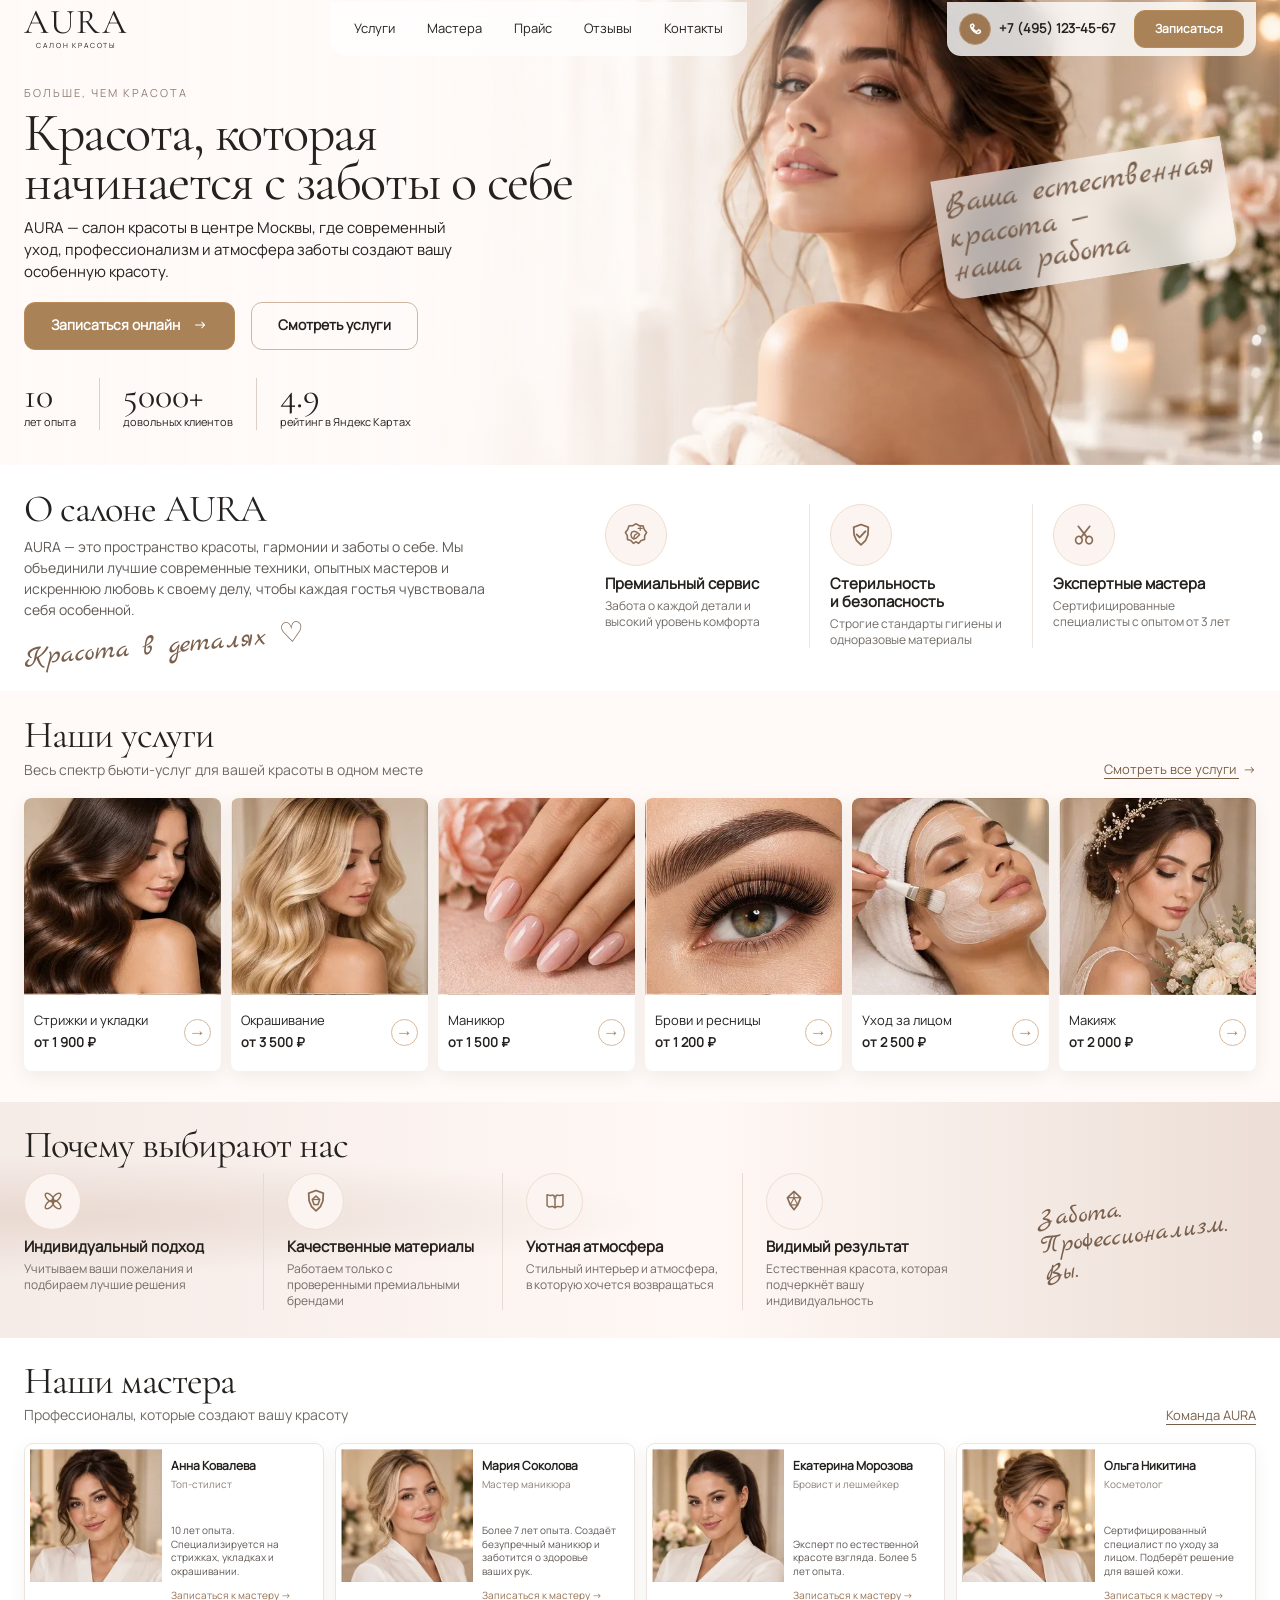
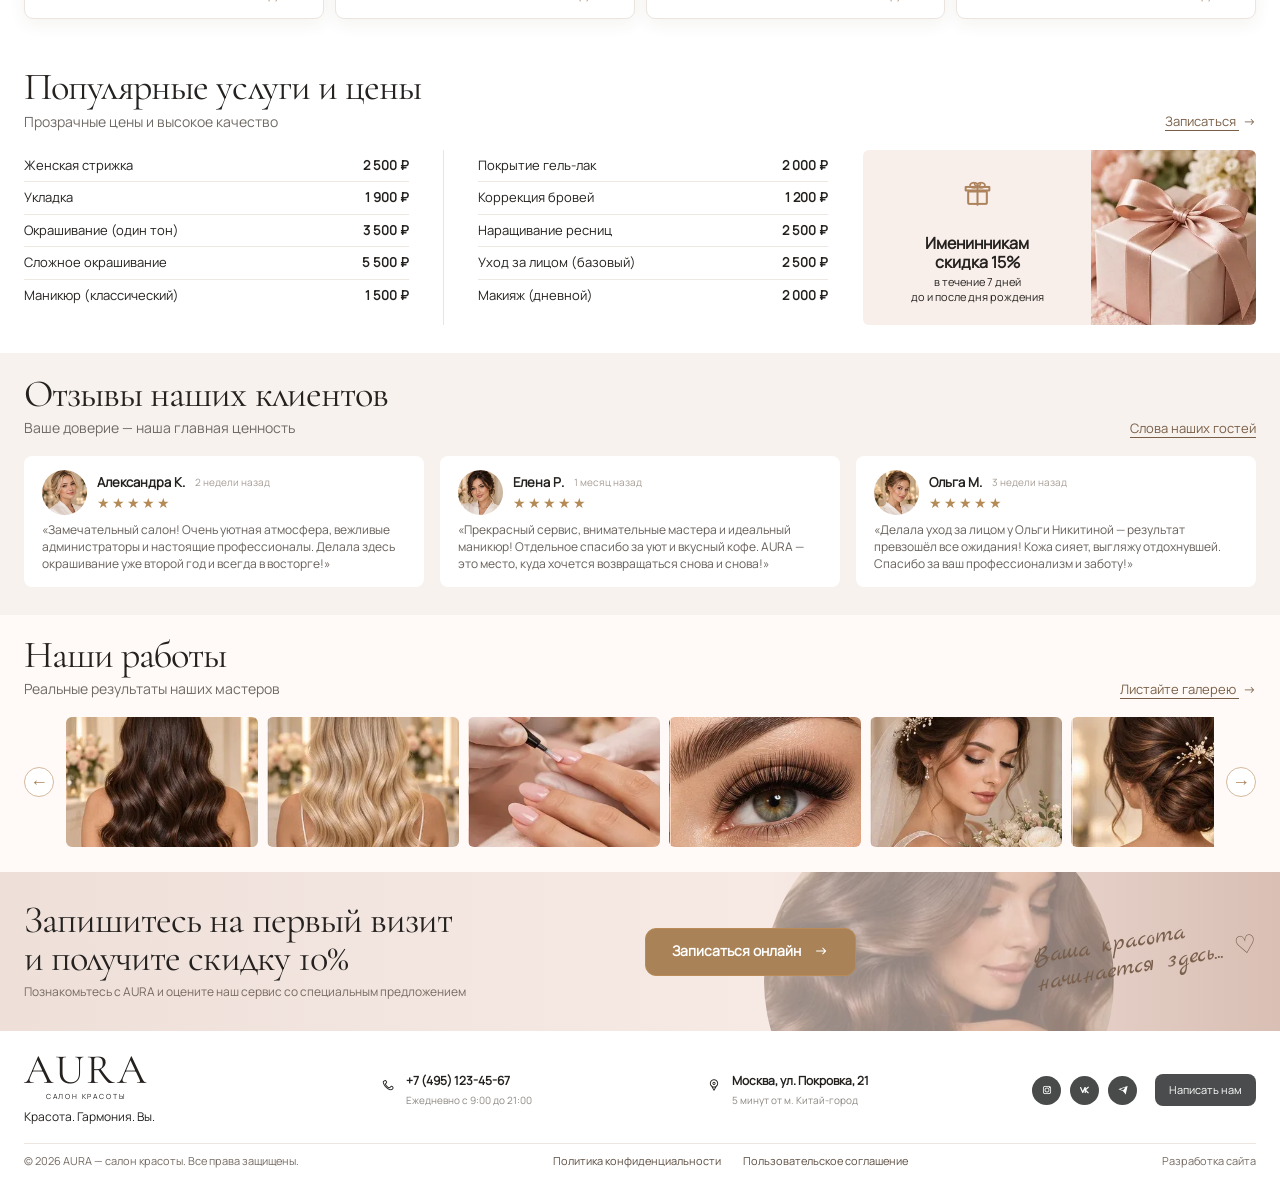
==== index.html @ ba810a65 "Publish AURA beauty salon static site" ====
<!doctype html>
<html lang="ru">
	<head>
		<meta charset="UTF-8">
		<meta name="viewport" content="width=device-width, initial-scale=1.0">
		<link rel="preload" href="./assets/fonts/MarckScript-Regular.woff2" as="font" type="font/woff2" crossorigin="anonymous">
		<link rel="preload" href="./assets/fonts/Manrope-VariableFont_wght.woff2" as="font" type="font/woff2" crossorigin="anonymous">
		<link rel="preload" href="./assets/fonts/CormorantGaramond-VariableFont_wght.woff2" as="font" type="font/woff2" crossorigin="anonymous">
		<link rel="icon" type="image/svg+xml" href="./assets/img/favicon.svg">
		<meta name="keywords" content="салон красоты, услуги красоты, Москва, AURA">
		<meta name="description" content="AURA — салон красоты в центре Москвы. Стрижки, окрашивание, маникюр, уход за лицом и другие услуги в атмосфере заботы.">
		<title>AURA — салон красоты в Москве</title>
		<script type="module" crossorigin="" src="./js/index.min.js?v=1790456556596"></script>
		<link rel="modulepreload" crossorigin="" href="./js/main.min.js?v=1790456556596">
		<link rel="modulepreload" crossorigin="" href="./js/common.min.js?v=1790456556596">
		<link rel="stylesheet" crossorigin="" href="./css/main.min.css?v=1790456556596">
		<link rel="stylesheet" crossorigin="" href="./css/index.min.css?v=1790456556596">
	</head>
	<body>
		<div class="wrapper">
			<header data-fls-header="" class="header" id="top">
				<div class="header__container">
					<a class="header__logo logo" href="index.html" aria-label="AURA — на главную">
						<span class="logo__name">AURA</span>
						<span class="logo__caption">салон красоты</span>
					</a>
					<nav class="header__nav" id="primary-navigation" aria-label="Главная навигация">
						<a href="index.html#services">Услуги</a>
						<a href="index.html#team">Мастера</a>
						<a href="index.html#prices">Прайс</a>
						<a href="index.html#reviews">Отзывы</a>
						<a href="index.html#contacts">Контакты</a>
					</nav>
					<div class="header__actions">
						<a class="header__phone" href="tel:+74951234567" aria-label="Позвонить в AURA: +7 (495) 123-45-67">
							<span class="header__phone-icon --icon-phone" aria-hidden="true"></span>
							<span>+7 (495) 123-45-67</span>
						</a>
						<button class="button button--small" type="button" data-booking-open="">Записаться</button>
					</div>
					<button class="header__toggle" type="button" aria-label="Открыть меню" aria-controls="primary-navigation" aria-expanded="false">
						<span></span>
						<span></span>
						<span></span>
					</button>
				</div>
			</header>
			<main class="page">
				<div data-fls-index="" class="home">
					<section data-fls-hero="" class="hero" aria-labelledby="hero-title">
						<div class="hero__photo" aria-hidden="true">
							<picture>
								<source media="(max-width: 600px)" srcset="./assets/img/beautiful-woman-600.webp" type="image/webp">
								<source media="(max-width: 1200px)" srcset="./assets/img/beautiful-woman-1200.webp" type="image/webp">
								<img alt="" fetchpriority="high" src="./assets/img/beautiful-woman.webp">
							</picture>
						</div>
						<div class="hero__container">
							<div class="hero__content">
								<p class="eyebrow">Больше, чем красота</p>
								<h1 class="hero__title" id="hero-title">
									Красота, которая
									<br>
									начинается с заботы о себе
								</h1>
								<p class="hero__text">
									AURA — салон красоты в центре Москвы, где современный уход, профессионализм и атмосфера заботы создают вашу особенную красоту.
								</p>
								<div class="hero__actions">
									<button class="button --icon-arrow-right" type="button" data-booking-open="">Записаться онлайн</button>
									<a class="button button--outline" href="#services">Смотреть услуги</a>
								</div>
								<dl class="hero__stats">
									<div>
										<dt>10</dt>
										<dd>лет опыта</dd>
									</div>
									<div>
										<dt>5000+</dt>
										<dd>довольных клиентов</dd>
									</div>
									<div>
										<dt>4.9</dt>
										<dd>рейтинг в Яндекс Картах</dd>
									</div>
								</dl>
							</div>
							<p class="hero__note script">
								Ваша естественная
								<br>
								красота —
								<br>
								наша работа
							</p>
						</div>
					</section>
					<section data-fls-about="" class="about section" id="about" aria-labelledby="about-title">
						<div class="about__container">
							<div class="about__intro">
								<h2 class="section-title" id="about-title">О салоне AURA</h2>
								<p>
									AURA — это пространство красоты, гармонии и заботы о себе. Мы объединили лучшие современные техники, опытных мастеров и искреннюю любовь к своему делу, чтобы каждая гостья чувствовала себя особенной.
								</p>
								<span class="script">Красота в деталях ♡</span>
							</div>
							<div class="about__features">
								<article class="feature">
									<span class="feature__icon --icon-premium-service" aria-hidden="true"></span>
									<h3>Премиальный сервис</h3>
									<p>Забота о каждой детали и высокий уровень комфорта</p>
								</article>
								<article class="feature">
									<span class="feature__icon --icon-shield-check" aria-hidden="true"></span>
									<h3>
										Стерильность
										<br>
										и безопасность
									</h3>
									<p>Строгие стандарты гигиены и одноразовые материалы</p>
								</article>
								<article class="feature">
									<span class="feature__icon --icon-scissors" aria-hidden="true"></span>
									<h3>Экспертные мастера</h3>
									<p>Сертифицированные специалисты с опытом от 3 лет</p>
								</article>
							</div>
						</div>
					</section>
					<section data-fls-services="" class="services section" id="services" aria-labelledby="services-title">
						<div class="services__container">
							<div class="section-heading">
								<div>
									<h2 class="section-title" id="services-title">Наши услуги</h2>
									<p>Весь спектр бьюти-услуг для вашей красоты в одном месте</p>
								</div>
								<a class="text-link" href="#prices">
									Смотреть все услуги
									<span aria-hidden="true">→</span>
								</a>
							</div>
							<div class="services__grid">
								<article class="service-card">
									<picture>
										<img loading="lazy" alt="Укладка каштановых волос" src="./assets/img/service-hair.webp">
									</picture>
									<div class="service-card__body">
										<div>
											<h3>Стрижки и укладки</h3>
											<p>от 1 900 ₽</p>
										</div>
										<button type="button" class="circle-button" data-booking-open="" data-service="Стрижки и укладки" aria-label="Записаться на стрижку или укладку">→</button>
									</div>
								</article>
								<article class="service-card">
									<picture>
										<img loading="lazy" alt="Окрашенные светлые волосы" src="./assets/img/service-color.webp">
									</picture>
									<div class="service-card__body">
										<div>
											<h3>Окрашивание</h3>
											<p>от 3 500 ₽</p>
										</div>
										<button type="button" class="circle-button" data-booking-open="" data-service="Окрашивание" aria-label="Записаться на окрашивание">→</button>
									</div>
								</article>
								<article class="service-card">
									<picture>
										<img loading="lazy" alt="Нюдовый маникюр" src="./assets/img/service-nails.webp">
									</picture>
									<div class="service-card__body">
										<div>
											<h3>Маникюр</h3>
											<p>от 1 500 ₽</p>
										</div>
										<button type="button" class="circle-button" data-booking-open="" data-service="Маникюр" aria-label="Записаться на маникюр">→</button>
									</div>
								</article>
								<article class="service-card">
									<picture>
										<img loading="lazy" alt="Оформленные брови и ресницы" src="./assets/img/service-brows.webp">
									</picture>
									<div class="service-card__body">
										<div>
											<h3>Брови и ресницы</h3>
											<p>от 1 200 ₽</p>
										</div>
										<button type="button" class="circle-button" data-booking-open="" data-service="Брови и ресницы" aria-label="Записаться на оформление бровей и ресниц">→</button>
									</div>
								</article>
								<article class="service-card">
									<picture>
										<img loading="lazy" alt="Уход за кожей лица" src="./assets/img/service-face.webp">
									</picture>
									<div class="service-card__body">
										<div>
											<h3>Уход за лицом</h3>
											<p>от 2 500 ₽</p>
										</div>
										<button type="button" class="circle-button" data-booking-open="" data-service="Уход за лицом" aria-label="Записаться на уход за лицом">→</button>
									</div>
								</article>
								<article class="service-card">
									<picture>
										<img loading="lazy" alt="Профессиональный макияж" src="./assets/img/service-makeup.webp">
									</picture>
									<div class="service-card__body">
										<div>
											<h3>Макияж</h3>
											<p>от 2 000 ₽</p>
										</div>
										<button type="button" class="circle-button" data-booking-open="" data-service="Макияж" aria-label="Записаться на макияж">→</button>
									</div>
								</article>
							</div>
						</div>
					</section>
					<section data-fls-reasons="" class="reasons section" aria-labelledby="reasons-title">
						<div class="reasons__container">
							<h2 class="section-title" id="reasons-title">Почему выбирают нас</h2>
							<div class="reasons__grid">
								<article class="reason">
									<span class="reason__icon --icon-individual-approach" aria-hidden="true"></span>
									<h3>Индивидуальный подход</h3>
									<p>Учитываем ваши пожелания и подбираем лучшие решения</p>
								</article>
								<article class="reason">
									<span class="reason__icon --icon-shield-gem" aria-hidden="true"></span>
									<h3>Качественные материалы</h3>
									<p>Работаем только с проверенными премиальными брендами</p>
								</article>
								<article class="reason">
									<span class="reason__icon --icon-cozy-atmosphere" aria-hidden="true"></span>
									<h3>Уютная атмосфера</h3>
									<p>Стильный интерьер и атмосфера, в которую хочется возвращаться</p>
								</article>
								<article class="reason">
									<span class="reason__icon --icon-visible-result" aria-hidden="true"></span>
									<h3>Видимый результат</h3>
									<p>Естественная красота, которая подчеркнёт вашу индивидуальность</p>
								</article>
							</div>
							<p class="reasons__note script">
								Забота.
								<br>
								Профессионализм.
								<br>
								Вы.
							</p>
						</div>
					</section>
					<section data-fls-team="" class="team section" id="team" aria-labelledby="team-title">
						<div class="team__container">
							<div class="section-heading">
								<div>
									<h2 class="section-title" id="team-title">Наши мастера</h2>
									<p>Профессионалы, которые создают вашу красоту</p>
								</div>
								<span class="text-link">Команда AURA</span>
							</div>
							<div class="team__grid">
								<article class="master-card">
									<picture>
										<img loading="lazy" alt="Анна Ковалева" src="./assets/img/master-anna.webp">
									</picture>
									<div>
										<h3>Анна Ковалева</h3>
										<span>Топ-стилист</span>
										<p>10 лет опыта. Специализируется на стрижках, укладках и окрашивании.</p>
										<button type="button" data-booking-open="" data-service="Стрижки и укладки">Записаться к мастеру →</button>
									</div>
								</article>
								<article class="master-card">
									<picture>
										<img loading="lazy" alt="Мария Соколова" src="./assets/img/master-maria.webp">
									</picture>
									<div>
										<h3>Мария Соколова</h3>
										<span>Мастер маникюра</span>
										<p>
											Более 7 лет опыта. Создаёт безупречный маникюр и заботится о здоровье ваших рук.
										</p>
										<button type="button" data-booking-open="" data-service="Маникюр">Записаться к мастеру →</button>
									</div>
								</article>
								<article class="master-card">
									<picture>
										<img loading="lazy" alt="Екатерина Морозова" src="./assets/img/master-ekaterina.webp">
									</picture>
									<div>
										<h3>Екатерина Морозова</h3>
										<span>Бровист и лешмейкер</span>
										<p>Эксперт по естественной красоте взгляда. Более 5 лет опыта.</p>
										<button type="button" data-booking-open="" data-service="Брови и ресницы">Записаться к мастеру →</button>
									</div>
								</article>
								<article class="master-card">
									<picture>
										<img loading="lazy" alt="Ольга Никитина" src="./assets/img/master-olga.webp">
									</picture>
									<div>
										<h3>Ольга Никитина</h3>
										<span>Косметолог</span>
										<p>
											Сертифицированный специалист по уходу за лицом. Подберёт решение для вашей кожи.
										</p>
										<button type="button" data-booking-open="" data-service="Уход за лицом">Записаться к мастеру →</button>
									</div>
								</article>
							</div>
						</div>
					</section>
					<section data-fls-prices="" class="prices section" id="prices" aria-labelledby="prices-title">
						<div class="prices__container">
							<div class="section-heading">
								<div>
									<h2 class="section-title" id="prices-title">Популярные услуги и цены</h2>
									<p>Прозрачные цены и высокое качество</p>
								</div>
								<a class="text-link" href="#booking">
									Записаться
									<span aria-hidden="true">→</span>
								</a>
							</div>
							<div class="prices__layout">
								<div class="prices__lists">
									<ul class="price-list">
										<li>
											<span>Женская стрижка</span>
											<strong>2 500 ₽</strong>
										</li>
										<li>
											<span>Укладка</span>
											<strong>1 900 ₽</strong>
										</li>
										<li>
											<span>Окрашивание (один тон)</span>
											<strong>3 500 ₽</strong>
										</li>
										<li>
											<span>Сложное окрашивание</span>
											<strong>5 500 ₽</strong>
										</li>
										<li>
											<span>Маникюр (классический)</span>
											<strong>1 500 ₽</strong>
										</li>
									</ul>
									<ul class="price-list">
										<li>
											<span>Покрытие гель-лак</span>
											<strong>2 000 ₽</strong>
										</li>
										<li>
											<span>Коррекция бровей</span>
											<strong>1 200 ₽</strong>
										</li>
										<li>
											<span>Наращивание ресниц</span>
											<strong>2 500 ₽</strong>
										</li>
										<li>
											<span>Уход за лицом (базовый)</span>
											<strong>2 500 ₽</strong>
										</li>
										<li>
											<span>Макияж (дневной)</span>
											<strong>2 000 ₽</strong>
										</li>
									</ul>
								</div>
								<div class="prices__gift">
									<div class="prices__gift-copy">
										<span class="--icon-gift" aria-hidden="true"></span>
										<h3>
											Именинникам
											<br>
											скидка 15%
										</h3>
										<p>
											в течение 7 дней
											<br>
											до и после дня рождения
										</p>
									</div>
									<picture>
										<img loading="lazy" alt="Подарочная коробка с лентой" src="./assets/img/gift.webp">
									</picture>
								</div>
							</div>
						</div>
					</section>
					<section data-fls-reviews="" class="reviews section" id="reviews" aria-labelledby="reviews-title">
						<div class="reviews__container">
							<div class="section-heading">
								<div>
									<h2 class="section-title" id="reviews-title">Отзывы наших клиентов</h2>
									<p>Ваше доверие — наша главная ценность</p>
								</div>
								<span class="text-link">Слова наших гостей</span>
							</div>
							<div class="reviews__grid">
								<blockquote class="review">
									<div class="review__author">
										<picture>
											<img loading="lazy" alt="" src="./assets/img/master-maria.webp">
										</picture>
										<div>
											<strong>Александра К.</strong>
											<small>2 недели назад</small>
											<span aria-label="5 из 5 звёзд">★★★★★</span>
										</div>
									</div>
									<p>
										«Замечательный салон! Очень уютная атмосфера, вежливые администраторы и настоящие профессионалы. Делала здесь окрашивание уже второй год и всегда в восторге!»
									</p>
								</blockquote>
								<blockquote class="review">
									<div class="review__author">
										<picture>
											<img loading="lazy" alt="" src="./assets/img/master-anna.webp">
										</picture>
										<div>
											<strong>Елена Р.</strong>
											<small>1 месяц назад</small>
											<span aria-label="5 из 5 звёзд">★★★★★</span>
										</div>
									</div>
									<p>
										«Прекрасный сервис, внимательные мастера и идеальный маникюр! Отдельное спасибо за уют и вкусный кофе. AURA — это место, куда хочется возвращаться снова и снова!»
									</p>
								</blockquote>
								<blockquote class="review">
									<div class="review__author">
										<picture>
											<img loading="lazy" alt="" src="./assets/img/master-olga.webp">
										</picture>
										<div>
											<strong>Ольга М.</strong>
											<small>3 недели назад</small>
											<span aria-label="5 из 5 звёзд">★★★★★</span>
										</div>
									</div>
									<p>
										«Делала уход за лицом у Ольги Никитиной — результат превзошёл все ожидания! Кожа сияет, выгляжу отдохнувшей. Спасибо за ваш профессионализм и заботу!»
									</p>
								</blockquote>
							</div>
						</div>
					</section>
					<section data-fls-works="" class="works section" id="works" aria-labelledby="works-title">
						<div class="works__container">
							<div class="section-heading">
								<div>
									<h2 class="section-title" id="works-title">Наши работы</h2>
									<p>Реальные результаты наших мастеров</p>
								</div>
								<span class="text-link">
									Листайте галерею
									<span aria-hidden="true">→</span>
								</span>
							</div>
							<div class="works__gallery">
								<button class="circle-button works__arrow" type="button" data-gallery-prev="" aria-label="Предыдущие работы">←</button>
								<div class="works__viewport" data-gallery-viewport="" tabindex="0" aria-label="Галерея работ, прокрутка стрелками">
									<div class="works__track">
										<picture>
											<img loading="lazy" alt="Укладка каштановых волос" src="./assets/img/work-brunette.webp">
										</picture>
										<picture>
											<img loading="lazy" alt="Укладка светлых волос" src="./assets/img/work-blonde.webp">
										</picture>
										<picture>
											<img loading="lazy" alt="Нежный маникюр" src="./assets/img/work-nails.webp">
										</picture>
										<picture>
											<img loading="lazy" alt="Оформление бровей и ресниц" src="./assets/img/service-brows.webp">
										</picture>
										<picture>
											<img loading="lazy" alt="Вечерний макияж" src="./assets/img/service-makeup.webp">
										</picture>
										<picture>
											<img loading="lazy" alt="Вечерняя причёска" src="./assets/img/work-updo.webp">
										</picture>
										<picture>
											<img loading="lazy" alt="Процедура ухода за лицом" src="./assets/img/service-face.webp">
										</picture>
									</div>
								</div>
								<button class="circle-button works__arrow" type="button" data-gallery-next="" aria-label="Следующие работы">→</button>
							</div>
						</div>
					</section>
					<section data-fls-booking-banner="" class="booking-banner section" id="booking" aria-labelledby="booking-title">
						<div class="booking-banner__container">
							<div>
								<h2 class="section-title" id="booking-title">
									Запишитесь на первый визит
									<br>
									и получите скидку 10%
								</h2>
								<p>Познакомьтесь с AURA и оцените наш сервис со специальным предложением</p>
							</div>
							<button class="button --icon-arrow-right" type="button" data-booking-open="">Записаться онлайн</button>
							<span class="script">
								Ваша красота
								<br>
								начинается здесь... ♡
							</span>
						</div>
					</section>
					<dialog data-fls-booking-dialog="" class="booking-dialog" data-booking-dialog="" aria-labelledby="booking-dialog-title">
						<button class="booking-dialog__close" type="button" data-booking-close="" aria-label="Закрыть окно">×</button>
						<div class="booking-dialog__content">
							<p class="eyebrow">AURA · салон красоты</p>
							<h2 class="section-title" id="booking-dialog-title">Записаться на визит</h2>
							<p>Выберите услугу и удобную дату. Мы подготовим сообщение для записи.</p>
							<form class="booking-form" data-booking-form="">
								<label>
									Ваше имя
									<input name="name" type="text" autocomplete="name" required minlength="2" placeholder="Как к вам обращаться">
								</label>
								<label>
									Телефон
									<input name="phone" type="tel" autocomplete="tel" inputmode="tel" required pattern="[+0-9()\s-]{10,20}" placeholder="+7 (999) 123-45-67">
								</label>
								<label>
									Услуга
									<select name="service" required>
										<option value="">Выберите услугу</option>
										<option>Стрижки и укладки</option>
										<option>Окрашивание</option>
										<option>Маникюр</option>
										<option>Брови и ресницы</option>
										<option>Уход за лицом</option>
										<option>Макияж</option>
									</select>
								</label>
								<label>
									Удобная дата
									<input name="date" type="date" required>
								</label>
								<button class="button" type="submit">Продолжить запись →</button>
							</form>
							<div class="booking-dialog__success" data-booking-success="" hidden role="status">
								<span aria-hidden="true">♡</span>
								<h3>Заявка готова</h3>
								<p>Отправьте сообщение, чтобы мы могли подтвердить время вашего визита.</p>
								<a class="button" data-booking-sms="" href="sms:+74951234567">Отправить SMS →</a>
								<a class="booking-dialog__phone" href="tel:+74951234567">Или позвоните: +7 (495) 123-45-67</a>
							</div>
						</div>
					</dialog>
				</div>
			</main>
			<footer data-fls-footer="" class="footer" id="contacts">
				<div class="footer__container">
					<div class="footer__main">
						<div class="footer__brand">
							<a class="logo" href="#top" aria-label="AURA — наверх">
								<span class="logo__name">AURA</span>
								<span class="logo__caption">салон красоты</span>
							</a>
							<p>Красота. Гармония. Вы.</p>
						</div>
						<a class="footer__contact" href="tel:+74951234567">
							<span class="--icon-phone" aria-hidden="true"></span>
							<span>
								<strong>+7 (495) 123-45-67</strong>
								<small>Ежедневно с 9:00 до 21:00</small>
							</span>
						</a>
						<a class="footer__contact" href="https://yandex.ru/maps/?text=Москва%2C%20ул.%20Покровка%2C%2021" target="_blank" rel="noopener noreferrer">
							<span class="--icon-location" aria-hidden="true"></span>
							<span>
								<strong>Москва, ул. Покровка, 21</strong>
								<small>5 минут от м. Китай-город</small>
							</span>
						</a>
						<div class="footer__socials" aria-label="Социальные сети">
							<a href="https://www.instagram.com/" target="_blank" rel="noopener noreferrer" aria-label="Instagram" class="--icon-instagram"></a>
							<a href="https://vk.com/" target="_blank" rel="noopener noreferrer" aria-label="ВКонтакте" class="--icon-vk"></a>
							<a href="https://t.me/" target="_blank" rel="noopener noreferrer" aria-label="Telegram" class="--icon-telegram"></a>
							<button type="button" data-booking-open="">Написать нам</button>
						</div>
					</div>
					<div class="footer__bottom">
						<span>© 2026 AURA — салон красоты. Все права защищены.</span>
						<nav class="footer__legal" aria-label="Правовая информация">
							<a href="privacy.html">Политика конфиденциальности</a>
							<a href="agreement.html">Пользовательское соглашение</a>
						</nav>
						<span>Разработка сайта</span>
					</div>
				</div>
			</footer>
		</div>
	</body>
</html>
---- css/main.min.css ----
*{padding:0;margin:0;border:0}*,:after,:before{box-sizing:border-box}:after,:before{display:inline-block}body,html{height:100%}body{line-height:1;scrollbar-gutter:stable;-ms-text-size-adjust:100%;-moz-text-size-adjust:100%;-webkit-text-size-adjust:100%;-webkit-font-smoothing:antialiased;-moz-osx-font-smoothing:grayscale}button,input,textarea{font-family:inherit;font-size:inherit;line-height:inherit;color:inherit;background-color:transparent}input,textarea{width:100%}label{display:inline-block}button,option,select{cursor:pointer}a{display:inline-block;color:inherit;text-decoration:none}li{list-style:none}img{max-width:100%;height:auto;vertical-align:middle}h1,h2,h3,h4,h5,h6{font-weight:inherit;font-size:inherit}address{font-style:normal}@font-face{font-family:MarckScript;font-display:swap;src:url(../assets/fonts/MarckScript-Regular.woff2) format("woff2");font-weight:400;font-style:normal}@font-face{font-family:Manrope;font-display:swap;src:url(../assets/fonts/Manrope-VariableFont_wght.woff2) format("woff2");font-weight:400;font-style:normal}@font-face{font-family:CormorantGaramond;font-display:swap;src:url(../assets/fonts/CormorantGaramond-VariableFont_wght.woff2) format("woff2");font-weight:400;font-style:normal}@font-face{font-family:iconfont;font-display:swap;src:url(../assets/fonts/iconfont.woff2?36a3751c5ef4f114daa35ecfdcffd997) format("woff2")}[class*="--icon-"]:before{font-family:iconfont}[class*="--icon-arrow-left"]:before{content:"\f101"}[class*="--icon-arrow-right"]:before{content:"\f102"}[class*="--icon-arrow-up-right"]:before{content:"\f103"}[class*="--icon-circle-arrow-left"]:before{content:"\f104"}[class*="--icon-circle-arrow-right"]:before{content:"\f105"}[class*="--icon-circle-arrow-up-right"]:before{content:"\f106"}[class*="--icon-cozy-atmosphere"]:before{content:"\f107"}[class*="--icon-curved-arrow"]:before{content:"\f108"}[class*="--icon-gift"]:before{content:"\f109"}[class*="--icon-heart"]:before{content:"\f10a"}[class*="--icon-individual-approach"]:before{content:"\f10b"}[class*="--icon-instagram"]:before{content:"\f10c"}[class*="--icon-location"]:before{content:"\f10d"}[class*="--icon-phone"]:before{content:"\f10e"}[class*="--icon-premium-service"]:before{content:"\f10f"}[class*="--icon-scissors"]:before{content:"\f110"}[class*="--icon-shield-check"]:before{content:"\f111"}[class*="--icon-shield-gem"]:before{content:"\f112"}[class*="--icon-star"]:before{content:"\f113"}[class*="--icon-telegram"]:before{content:"\f114"}[class*="--icon-visible-result"]:before{content:"\f115"}[class*="--icon-vk"]:before{content:"\f116"}:root{--font-family:"Manrope", sans-serif;--font-size:1rem;--main-color:#000;font-weight:500;--color-bg-main:#f8f4ef;--color-bg-secondary:#efe6dd;--color-bg-card-light:#fffcf8;--color-bg-promo:#decfc7;--color-accent-gold:#b88b57;--color-accent-hover:#a57848;--color-accent-light:#d8bea0;--color-text-main:#24211f;--color-text-secondary:#706a65;--color-text-inactive:#9b938c;--color-border:#e6ded6;--color-white:#fff}html{scroll-behavior:smooth;scroll-padding-top:5.5rem}body{min-width:20rem;background:#fffaf7;color:var(--color-text-main);font:400 1rem/1.5 Manrope,sans-serif}body.dialog-open,body.menu-open{overflow:hidden}a,button,input,select{-webkit-tap-highlight-color:transparent}[tabindex]:focus-visible,a:focus-visible,button:focus-visible,input:focus-visible,select:focus-visible{outline:.125rem solid var(--color-accent-hover);outline-offset:.1875rem}img{display:block}[hidden]{display:none!important}.wrapper{min-height:100%;display:flex;flex-direction:column;overflow:clip}.wrapper>main{flex:1 1 auto;min-width:0}[class*=__container]{width:min(100% - 3rem,82.5rem);margin-inline:auto}.section{scroll-margin-top:5.125rem}.section-title{font:500 clamp(1.9375rem,3vw,2.6875rem)/.98 CormorantGaramond,Georgia,serif;letter-spacing:-.025em}.section-heading{display:flex;align-items:end;justify-content:space-between;gap:1.5rem;margin-bottom:1.125rem}.section-heading p{margin-top:.25rem;color:var(--color-text-secondary);font-size:.875rem}.text-link{flex:none;color:#795f48;font-size:.8125rem;text-decoration:underline;text-underline-offset:.25rem}.text-link span{display:inline-block;margin-left:.25rem;text-decoration:none}.text-link:hover{color:var(--color-accent-hover)}.script{font:400 1.75rem/1.05 MarckScript,cursive;color:#795f4c}.eyebrow{color:#8f8075;font-size:.6875rem;letter-spacing:.18em;text-transform:uppercase}.button{display:inline-flex;align-items:center;justify-content:center;gap:.75rem;min-height:3rem;padding:.6875rem 1.625rem;border:.0625rem solid var(--color-accent-gold);border-radius:.6875rem;background:#a98257;color:#fff;font-size:.875rem;font-weight:600;line-height:1.2;text-align:center;transition:background .2s,transform .2s,box-shadow .2s}.button:hover{background:#927047;transform:translateY(-.125rem);box-shadow:0 .5rem 1.375rem rgba(157,118,80,.224)}.button.--icon-arrow-right{flex-direction:row-reverse}.button.--icon-arrow-right:before{font-size:1rem;font-weight:400}.button--outline{background:transparent;color:var(--color-text-main);border-color:#cfb79f}.button--outline:hover{color:var(--color-text-main);background:#f4eae1;box-shadow:none}.button--small{min-height:2.375rem;padding:.5rem 1.25rem;font-size:.75rem}.circle-button{display:inline-grid;place-items:center;flex:none;width:1.875rem;height:1.875rem;border:.0625rem solid #d5b99d;border-radius:50%;background:#fff;color:#ad825b;font:1.125rem/1 Arial,sans-serif;transition:background .2s,color .2s,transform .2s}.circle-button:hover{background:#a98257;color:#fff;transform:translateX(.125rem)}.logo{display:inline-flex;flex-direction:column;width:max-content;align-items:center;line-height:1}.logo__name{font:500 2.1875rem/.75 CormorantGaramond,Georgia,serif;letter-spacing:.06em}.logo__caption{margin-top:.4375rem;font-size:.4375rem;letter-spacing:.26em;text-transform:uppercase}.header{position:absolute;inset:0 0 auto;z-index:20}.header__container{display:flex;align-items:center;justify-content:space-between;gap:1.25rem;min-height:3.625rem}.header__logo{position:relative;z-index:2;flex:none}.header__nav{display:flex;align-items:center;gap:clamp(.9375rem,2.5vw,2.125rem);padding:1.0625rem 1.5rem;border-radius:0 0 1.125rem 1.125rem;background:hsla(0,0%,100%,.651);backdrop-filter:blur(.875rem)}.header__nav a{white-space:nowrap;font-size:.8125rem;transition:color .2s}.header__nav a:hover{color:var(--color-accent-hover)}.header__actions{display:flex;align-items:center;gap:1.125rem;padding:.5rem .75rem;border-radius:0 0 .875rem .875rem;background:hsla(0,0%,100%,.812);backdrop-filter:blur(.75rem)}.header__phone{display:inline-flex;align-items:center;gap:.5rem;white-space:nowrap;font-size:.8125rem;font-weight:600}.header__phone-icon{display:grid;flex:none;place-items:center;width:2rem;height:2rem;border:.0625rem solid #b89672;border-radius:50%;background:#9e7853;color:#fff;font-size:1rem;transition:background .2s,transform .2s}.header__phone:hover .header__phone-icon{background:#795a3f;transform:rotate(-12deg)}.header__toggle{display:none}.footer{padding:1.4375rem 0 .9375rem;background:#fff}.footer__main{display:grid;grid-template-columns:1.1fr 1fr 1fr auto;align-items:center;gap:1.5625rem}.footer__brand .logo__name{font-size:2.625rem}.footer__brand p{margin-top:.5rem;font-size:.75rem}.footer__contact{display:flex;align-items:start;gap:.625rem}.footer__contact>span:first-child{margin-top:.0625rem;font-size:1rem}.footer__contact strong{display:block;white-space:nowrap;font-size:.75rem;font-weight:700}.footer__contact small{display:block;margin-top:.1875rem;color:#8d8782;font-size:.625rem}.footer__socials{display:flex;align-items:center;gap:.5625rem}.footer__socials a{display:grid;place-items:center;width:1.8125rem;height:1.8125rem;border-radius:50%;background:#494b4b;color:#fff;font-size:.875rem}.footer__socials a:hover{background:#a98257}.footer__socials button{margin-left:.5625rem;padding:.5rem .875rem;border-radius:.5rem;background:#4b4c4d;color:#fff;font-size:.6875rem;white-space:nowrap}.footer__socials button:hover{background:#a98257}.footer__bottom{display:flex;justify-content:space-between;gap:1rem;margin-top:1.0625rem;padding-top:.5625rem;border-top:.0625rem solid #eee7e1;color:#746a62;font-size:.6875rem}.footer__bottom a{color:#5c4d41}.footer__legal{display:flex;flex-wrap:wrap;gap:.5rem 1.375rem}.footer__legal a:hover{color:#a98257;text-decoration:underline;text-underline-offset:.1875rem}.booking-dialog{position:fixed;inset:0;width:min(100% - 2rem,30rem);max-height:min(90vh,45rem);margin:auto;padding:2.125rem;border:0;border-radius:1rem;background:#fffaf7;box-shadow:0 1.875rem 5rem rgba(47,34,29,.271);color:var(--color-text-main)}.booking-dialog::backdrop{background:rgba(45,33,26,.722);backdrop-filter:blur(.25rem)}.booking-dialog__close{position:absolute;top:.75rem;right:1.0625rem;width:2rem;height:2rem;font-size:1.875rem;line-height:1}.booking-dialog__content>p:not(.eyebrow){margin:.5625rem 0 1.125rem;color:#766d67;font-size:.8125rem}.booking-form{display:grid;gap:.6875rem}.booking-form label{display:grid;gap:.25rem;font-size:.75rem;font-weight:600}.booking-form input,.booking-form select{width:100%;min-height:2.6875rem;padding:.625rem .75rem;border:.0625rem solid #dfd0c5;border-radius:.5rem;background:#fff;color:#2f2925;font-size:.875rem}.booking-form .button{margin-top:.25rem}.booking-form__notice{color:#80756f;font-size:.6875rem;line-height:1.4}.booking-dialog__success{padding:1.125rem 0 0;text-align:center}.booking-dialog__success>span{color:#aa8158;font-size:2.9375rem}.booking-dialog__success h3{font:500 2.25rem/1 CormorantGaramond,Georgia,serif}.booking-dialog__success p{margin:.75rem 0 1.25rem;color:#635a55;font-size:.875rem;line-height:1.5}.booking-dialog__phone{display:block;width:fit-content;margin:.875rem auto 0;color:#795f48;font-size:.8125rem;text-decoration:underline;text-underline-offset:.25rem}@media (max-width:75rem){.header__actions .button{display:none}}@media (max-width:68.75rem){.header__nav{gap:.8125rem;padding-inline:1rem}.header__actions{gap:.625rem}.footer__main{grid-template-columns:repeat(2,1fr)}}@media (max-width:50rem){.header{position:absolute}.header__container{min-height:4.25rem}.header__actions{margin-left:auto}.header__nav{position:fixed;inset:0 0 auto;display:flex;flex-direction:column;align-items:stretch;gap:0;min-height:100vh;min-height:100dvh;padding:5.625rem 1.75rem 2rem;border-radius:0;background:#fffaf7;opacity:0;visibility:hidden;transform:translateY(-.9375rem);transition:visibility .25s,transform .25s}.header__nav.is-open{opacity:1;visibility:visible;transform:none}.header__nav a{padding:.9375rem 0;border-bottom:.0625rem solid #e7ddd3;font:500 1.6875rem/1.2 CormorantGaramond,Georgia,serif}.header__toggle{position:relative;z-index:2;display:grid;align-content:center;gap:.3125rem;width:2.25rem;flex:0 0 2.25rem;height:2.375rem;padding:.375rem;border-radius:.5625rem;background:hsla(0,0%,100%,.851);backdrop-filter:blur(.625rem)}.header__toggle span{display:block;width:100%;height:.125rem;background:#332c29;transition:transform .2s,opacity .2s}.header__toggle[aria-expanded=true] span:first-child{transform:translateY(.4375rem) rotate(45deg)}.header__toggle[aria-expanded=true] span:nth-child(2){opacity:0}.header__toggle[aria-expanded=true] span:nth-child(3){transform:translateY(-.4375rem) rotate(-45deg)}}@media (max-width:42.5rem){[class*=__container]{width:min(100% - 2rem,82.5rem)}.section-heading{align-items:start}.section-title{font-size:2.125rem}}@media (max-width:37.5rem) and (prefers-reduced-motion:no-preference){html.motion-ready [data-reveal]{transform:translate3d(0,.75rem,0);transition-duration:.55s}html.motion-ready [data-reveal].is-visible{transform:none}}@media (max-width:37.5rem){.section-heading .text-link{max-width:6rem;font-size:.6875rem;text-align:right}.footer__main{grid-template-columns:1fr;gap:1.0625rem}.footer__bottom{flex-wrap:wrap}.booking-dialog{padding:1.75rem 1.25rem}}@media (max-width:24.375rem){.header__phone>span:last-child{display:none}.header__phone-icon{width:2.375rem;height:2.375rem;font-size:1.125rem}}@media (prefers-reduced-motion:no-preference){html.motion-ready [data-reveal]{opacity:0;transform:translate3d(0,1.25rem,0);transition:opacity .7s ease,transform .7s cubic-bezier(.22,1,.36,1);transition-delay:var(--reveal-delay,0s)}html.motion-ready [data-reveal].is-visible{opacity:1;transform:none}html.motion-ready .hero__photo img{animation:hero-arrive 1.5s cubic-bezier(.22,1,.36,1) both}@keyframes hero-arrive{0%{opacity:.75;transform:scale(1.035)}to{opacity:1;transform:scale(1)}}}@media (prefers-reduced-motion:reduce){*,:after,:before{scroll-behavior:auto!important;animation-duration:.01ms!important;transition-duration:.01ms!important}}
---- css/index.min.css ----
.home,.works{background:#fffaf7}.works{padding:1.375rem 0 1.5625rem}.works__gallery{display:grid;grid-template-columns:1.875rem minmax(0,1fr) 1.875rem;align-items:center;gap:.75rem}.works__viewport{min-width:0;overflow-x:auto;scroll-behavior:smooth;scrollbar-width:none}.works__viewport::-webkit-scrollbar{display:none}.works__track{display:flex;gap:.5625rem;width:max-content}.works__track img{width:clamp(8.125rem,15vw,12.6875rem);aspect-ratio:1.48;border-radius:.375rem;object-fit:cover}.works__arrow{width:1.875rem;height:1.875rem}.team{padding:1.5625rem 0;background:#fff}.team__grid{display:grid;grid-template-columns:repeat(4,minmax(0,1fr));gap:.6875rem}.master-card{display:grid;grid-template-columns:46% 1fr;min-width:0;min-height:11rem;padding:.3125rem;border:.0625rem solid #ece5df;border-radius:.5625rem;background:#fff;box-shadow:0 .3125rem 1.0625rem rgba(81,57,32,.063)}.master-card>img{width:100%;height:100%;min-height:10.375rem;border-radius:.375rem;object-fit:cover}.master-card>div{display:flex;flex-direction:column;padding:.625rem .5625rem}.master-card h3{font-size:.75rem;font-weight:700;line-height:1.2}.master-card span{margin-top:.1875rem;color:#8a8077;font-size:.625rem}.master-card p{margin:auto 0 .625rem;color:#5e5753;font-size:.625rem;line-height:1.35}.master-card button{align-self:start;color:#977252;font-size:.625rem;text-align:left}.master-card button:hover{text-decoration:underline}.services{padding:1.625rem 0 1.9375rem;background:#fffaf7}.services__grid{display:grid;grid-template-columns:repeat(6,minmax(0,1fr));gap:.625rem}.service-card{min-width:0;overflow:hidden;border-radius:.5rem;background:#fff;box-shadow:0 .3125rem 1.125rem rgba(95,70,49,.078)}.service-card>img{width:100%;aspect-ratio:1.25;object-fit:cover}.service-card__body{display:flex;align-items:center;justify-content:space-between;gap:.4375rem;min-height:4.75rem;padding:.5625rem .625rem}.service-card h3{font-size:.8125rem;line-height:1.2}.service-card p{margin-top:.3125rem;font-size:.8125rem;font-weight:600}.service-card .circle-button{width:1.6875rem;height:1.6875rem;font-size:1.0625rem}.reviews{padding:1.4375rem 0 1.75rem;background:#f7f2ee}.reviews__grid{display:grid;grid-template-columns:repeat(3,minmax(0,1fr));gap:1rem}.review{padding:.875rem 1.125rem;border-radius:.5rem;background:#fff}.review__author{display:flex;align-items:center;gap:.625rem}.review__author img{width:2.8125rem;height:2.8125rem;border-radius:50%;object-fit:cover}.review__author div{display:grid;grid-template-columns:auto auto;column-gap:.625rem;align-items:center}.review__author strong{font-size:.8125rem;font-weight:700}.review__author small{color:#a79d96;font-size:.625rem}.review__author span{grid-column:1/-1;color:#b48a56;font-size:.875rem;letter-spacing:.125rem}.review p{margin-top:.4375rem;color:#665f5a;font-size:.75rem;line-height:1.4}.reason__icon{display:grid;place-items:center;width:3.5625rem;height:3.5625rem;margin-bottom:.5rem;border:.0625rem solid #f0ded0;border-radius:50%;background:#fbf4f0;color:#8a6c55;font-size:1.875rem}.reason h3{font-size:.9375rem;font-weight:600;line-height:1.18}.reason p{margin-top:.3125rem;color:#716b66;font-size:.75rem;line-height:1.35}.reasons{position:relative;overflow:hidden;padding:1.5625rem 0 1.75rem;background:radial-gradient(ellipse at 3% 48%,#e9d9d1 0,transparent 35%),linear-gradient(90deg,#f5ebe7,#fff8f5 55%,#ecded6)}.reasons__container{display:grid;grid-template-columns:minmax(0,1fr) clamp(10rem,19vw,15.625rem);align-items:center;column-gap:clamp(.75rem,2.5vw,2rem)}.reasons__container>.section-title{grid-column:1/-1}.reasons__grid{display:grid;grid-column:1;grid-template-columns:repeat(4,minmax(0,1fr));gap:0;min-width:0;margin-top:.5625rem}.reason{padding:0 1.4375rem;border-left:.0625rem solid #e7dad2}.reason:first-child{padding-left:0;border:0}.reasons__note{grid-column:2;grid-row:2;justify-self:center;margin:0;transform:rotate(-7deg);font-size:clamp(1.25rem,2.2vw,1.625rem)}.prices{padding:1.5625rem 0 1.75rem;background:#fff}.prices__layout{display:grid;grid-template-columns:1.7fr .83fr;gap:2.1875rem;align-items:stretch}.prices__lists{display:grid;grid-template-columns:1fr 1fr;gap:2.125rem}.price-list+.price-list{border-left:.0625rem solid #eee4dc;padding-left:2.125rem}.price-list li{display:flex;justify-content:space-between;gap:.75rem;padding:.375rem 0;border-bottom:.0625rem solid #eee8e2;font-size:.8125rem}.price-list li:last-child{border-bottom:0}.price-list strong{white-space:nowrap;font-weight:600}.prices__gift{display:grid;grid-template-columns:1fr 42%;min-height:10.9375rem;overflow:hidden;border-radius:.375rem;background:#f8efea}.prices__gift-copy{display:flex;flex-direction:column;align-items:center;justify-content:center;padding:.5625rem;text-align:center}.prices__gift-copy>span{color:#ad835d;font-size:2.3125rem}.prices__gift h3{margin:.25rem 0;font-size:1rem;font-weight:600;line-height:1.15}.prices__gift p{font-size:.6875rem;line-height:1.35}.prices__gift img{width:100%;height:100%;object-fit:cover}.hero{position:relative;min-height:29.0625rem;overflow:hidden;background:#ead9d0}.hero:after{z-index:0;content:"";background:linear-gradient(90deg,#fffaf8,rgba(255,250,248,.961) 33%,rgba(255,250,248,.604) 49%,transparent 67%);pointer-events:none}.hero:after,.hero__photo{position:absolute;inset:0}.hero__photo img{width:100%;height:100%;object-fit:cover;object-position:center 33%}.hero__container{position:relative;z-index:1;display:flex;align-items:center;min-height:29.0625rem;padding-top:4.625rem;padding-bottom:1.5rem}.hero__content,.hero__title{max-width:40.625rem}.hero__title{margin:.5rem 0 .625rem;font:500 clamp(2.75rem,4.25vw,3.8125rem)/.9 CormorantGaramond,Georgia,serif;letter-spacing:-.027em}.hero__text{max-width:28.125rem;font-size:.9375rem;line-height:1.45}.hero__actions{display:flex;flex-wrap:wrap;gap:1rem;margin-top:1.1875rem}.hero__stats{display:flex;gap:0;margin-top:1.75rem}.hero__stats div{padding:0 1.4375rem;border-right:.0625rem solid #dbcfc6}.hero__stats div:first-child{padding-left:0}.hero__stats div:last-child{border:0}.hero__stats dt{font:500 2.25rem/1 CormorantGaramond,Georgia,serif}.hero__stats dd{white-space:nowrap;font-size:.6875rem}.hero__note{position:absolute;top:34%;right:2%;transform:rotate(-9deg);font-size:2rem;padding:.625rem;background:hsla(0,0%,100%,.651);backdrop-filter:blur(.875rem);border-radius:0 0 1.125rem 1.125rem}.booking-banner{position:relative;overflow:hidden;padding:1.875rem 0;background:linear-gradient(90deg,#eee0d9,#f7e9e4 60%,#d9bfb4)}.booking-banner:after{position:absolute;right:13%;bottom:-7.8125rem;width:21.875rem;height:21.875rem;border-radius:50%;background:url(../assets/img/service-hair.webp) 50%/cover;content:"";opacity:.4}.booking-banner__container{position:relative;z-index:1;display:flex;align-items:center;justify-content:space-between;gap:1.5625rem}.booking-banner p{margin-top:.375rem;color:#766a63;font-size:.75rem}.booking-banner .script{transform:rotate(-10deg);font-size:1.5625rem}.about{position:relative;padding:1.625rem 0 1.875rem;background:#fff}.about__container{display:grid;grid-template-columns:42% 1fr;gap:2.75rem;align-items:center}.about__intro p{max-width:29.6875rem;margin:.4375rem 0 .75rem;color:#5f5a56;font-size:.875rem;line-height:1.5}.about__intro .script{display:inline-block;transform:rotate(-5deg)}.about__features{display:grid;grid-template-columns:repeat(3,minmax(0,1fr))}.feature{padding:0 1.25rem;border-left:.0625rem solid #eee6df}.feature:first-child{border-left:0}.feature__icon{display:grid;place-items:center;width:3.875rem;height:3.875rem;margin-bottom:.5625rem;border:.0625rem solid #f0ded0;border-radius:50%;background:#fbf4f0;color:#8a6c55;font-size:1.875rem}.feature h3{font-size:.9375rem;font-weight:600;line-height:1.18}.feature p{margin-top:.3125rem;color:#716b66;font-size:.75rem;line-height:1.35}@media (max-width:71.875rem){.team__grid{grid-template-columns:repeat(2,minmax(0,1fr))}.master-card{min-height:11.875rem}.services__grid{grid-template-columns:repeat(3,minmax(0,1fr))}.about__container{gap:1.25rem}}@media (max-width:62.5rem){.hero__photo img{object-position:60% center}.hero__note{display:none}}@media (max-width:50rem){.reasons__container,.reviews__grid{grid-template-columns:1fr}.reasons__grid{grid-template-columns:repeat(2,minmax(0,1fr));gap:1.25rem 0}.reason:nth-child(3){padding-left:0;border:0}.reasons__note{grid-column:1;grid-row:auto;justify-self:end;margin:.75rem .9375rem 0 0}.prices__layout{grid-template-columns:1fr}.prices__gift{max-width:28.125rem}.booking-banner .script{display:none}.about__container{grid-template-columns:1fr}.about__features{gap:0}}@media (max-width:45rem){.hero{min-height:0}.hero__photo{inset:0 0 auto;height:25.9375rem}.hero__photo img{object-position:63% 25%}.hero:after{background:linear-gradient(0deg,#fffaf8,#fffaf8 22%,rgba(255,250,248,.678) 48%,transparent 75%)}.hero__container{min-height:41.25rem;align-items:end;padding-top:17.8125rem;padding-bottom:1.9375rem}.hero__content{max-width:100%}.hero__title{font-size:clamp(2.625rem,9vw,3.625rem)}.hero__text{font-size:.875rem}.hero__stats{margin-top:1.5rem}}@media (max-width:37.5rem){.team,.works{padding-block:2.25rem}.team__grid{grid-template-columns:1fr}.master-card{min-height:10.625rem;grid-template-columns:37% 1fr}.master-card>img{min-height:10rem}.master-card h3{font-size:.875rem}.master-card button,.master-card p,.master-card span{font-size:.6875rem}.services{padding-block:2.25rem}.services__grid{grid-template-columns:repeat(2,minmax(0,1fr))}.service-card>img{aspect-ratio:1}.service-card__body{min-height:4.375rem}.service-card h3,.service-card p{font-size:.6875rem}.service-card .circle-button{width:1.5rem;height:1.5rem}.reasons,.reviews{padding-block:2.25rem}.reasons__note{display:none}.prices{padding-block:2.25rem}.prices__lists{grid-template-columns:1fr;gap:0}.price-list+.price-list{padding-left:0;border-left:0}.price-list li{font-size:.75rem}.booking-banner__container{flex-direction:column;align-items:start}.booking-banner .section-title{font-size:2.0625rem}.booking-banner:after{right:-6.25rem;bottom:-8.125rem;opacity:.18}.booking-banner p{max-width:19.375rem}.about{padding-block:2.25rem}.about__features{grid-template-columns:1fr;gap:1rem}.feature{display:grid;grid-template-columns:3.4375rem 1fr;gap:0 .8125rem;padding:0;border:0}.feature__icon{grid-row:span 2;width:3.125rem;height:3.125rem;margin:0;font-size:1.5625rem}.feature h3{align-self:end}}@media (max-width:30rem){.hero__container{min-height:43.125rem;padding-top:17.8125rem}.hero__actions{gap:.5625rem}.hero__actions .button{flex:1;padding-inline:.625rem;font-size:.75rem}.hero__stats{justify-content:space-between}.hero__stats div{padding:0 .5rem}.hero__stats dt{font-size:1.875rem}.hero__stats dd{white-space:normal;font-size:.5625rem;line-height:1.2}}@media (hover:hover) and (pointer:fine){.works__track img{transition:filter .35s ease}.works__track img:hover{filter:brightness(1.08)}.master-card{transition:box-shadow .3s ease,border-color .3s ease}.master-card:hover{border-color:#d7c0aa;box-shadow:0 .75rem 1.5625rem rgba(81,57,32,.125)}.service-card{transition:box-shadow .35s ease}.service-card>img{transition:transform .55s cubic-bezier(.22,1,.36,1)}.service-card:hover{box-shadow:0 .75rem 1.75rem rgba(95,70,49,.157)}.service-card:hover>img{transform:scale(1.04)}.review{transition:box-shadow .3s ease}.review:hover{box-shadow:0 .625rem 1.5rem rgba(95,70,49,.086)}.reason__icon{transition:background .3s ease,transform .3s ease}.reason:hover .reason__icon{background:#fff;transform:translateY(-.25rem)}}
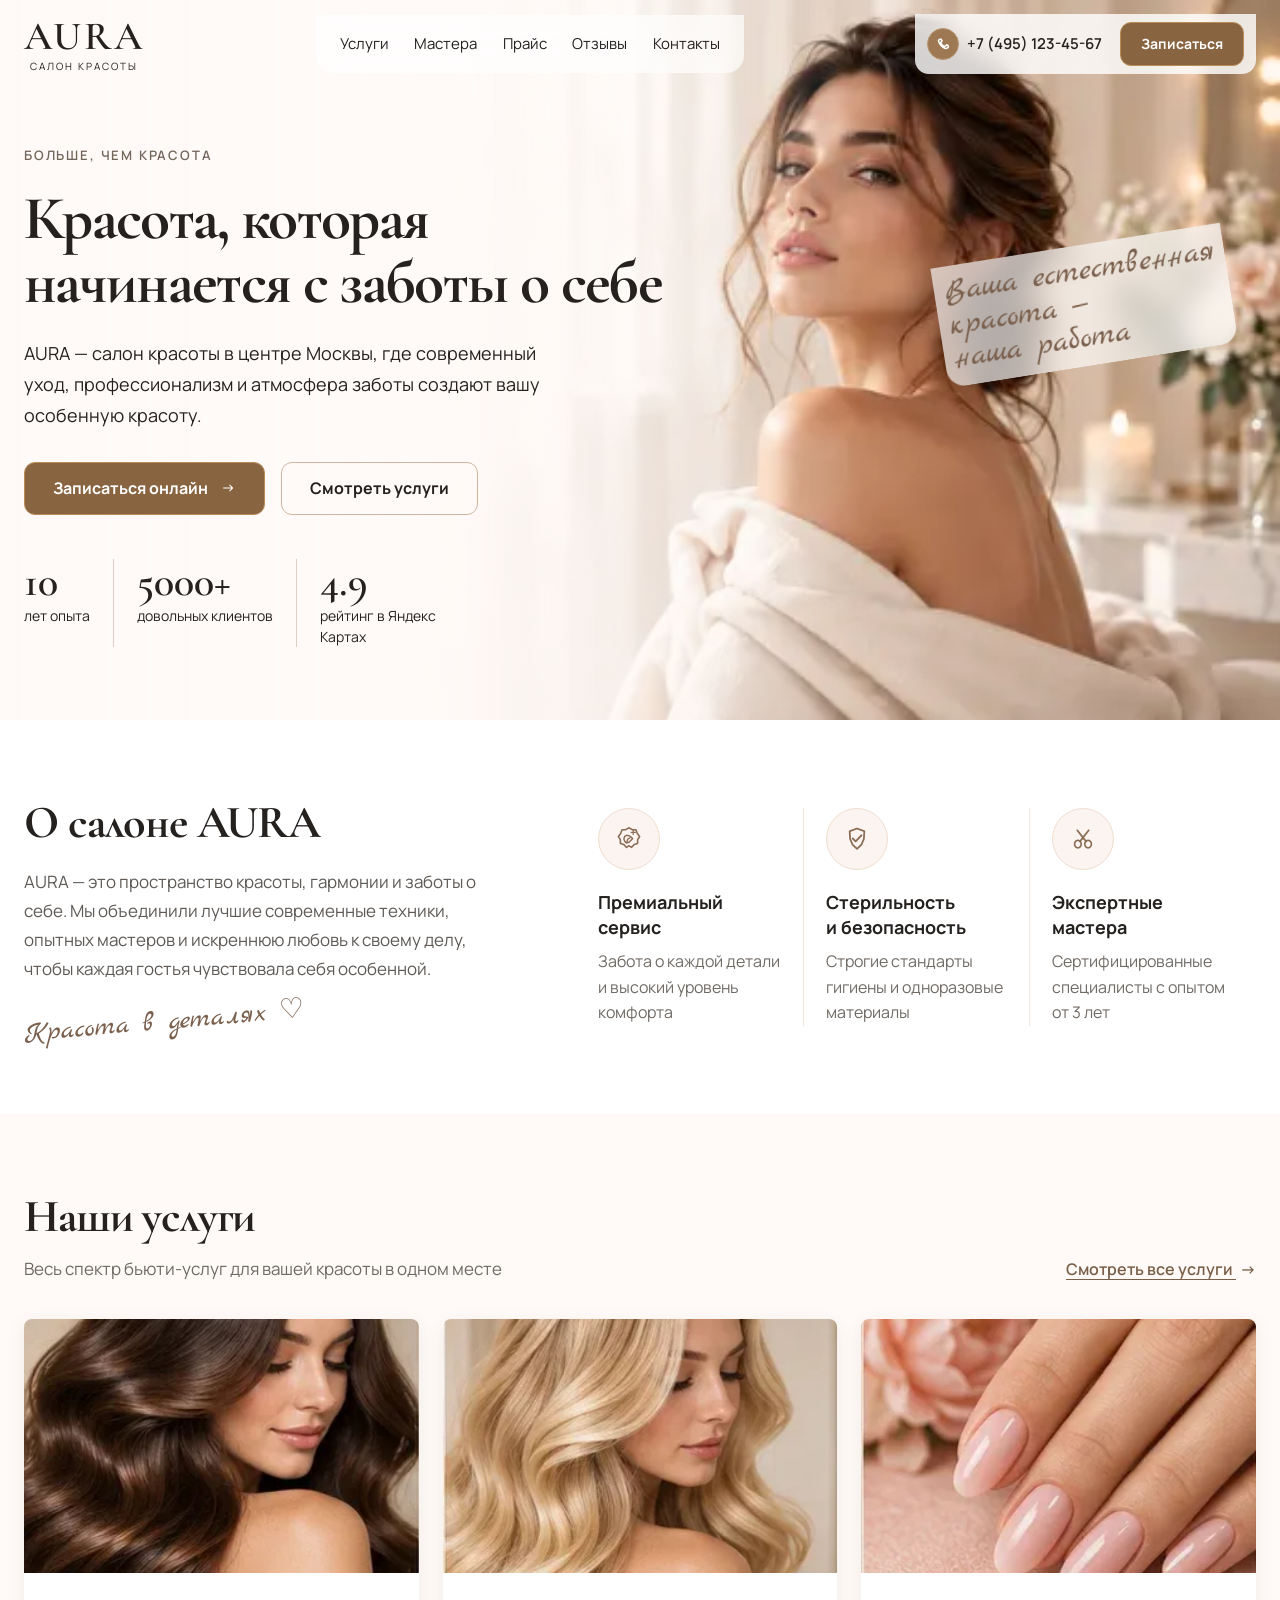
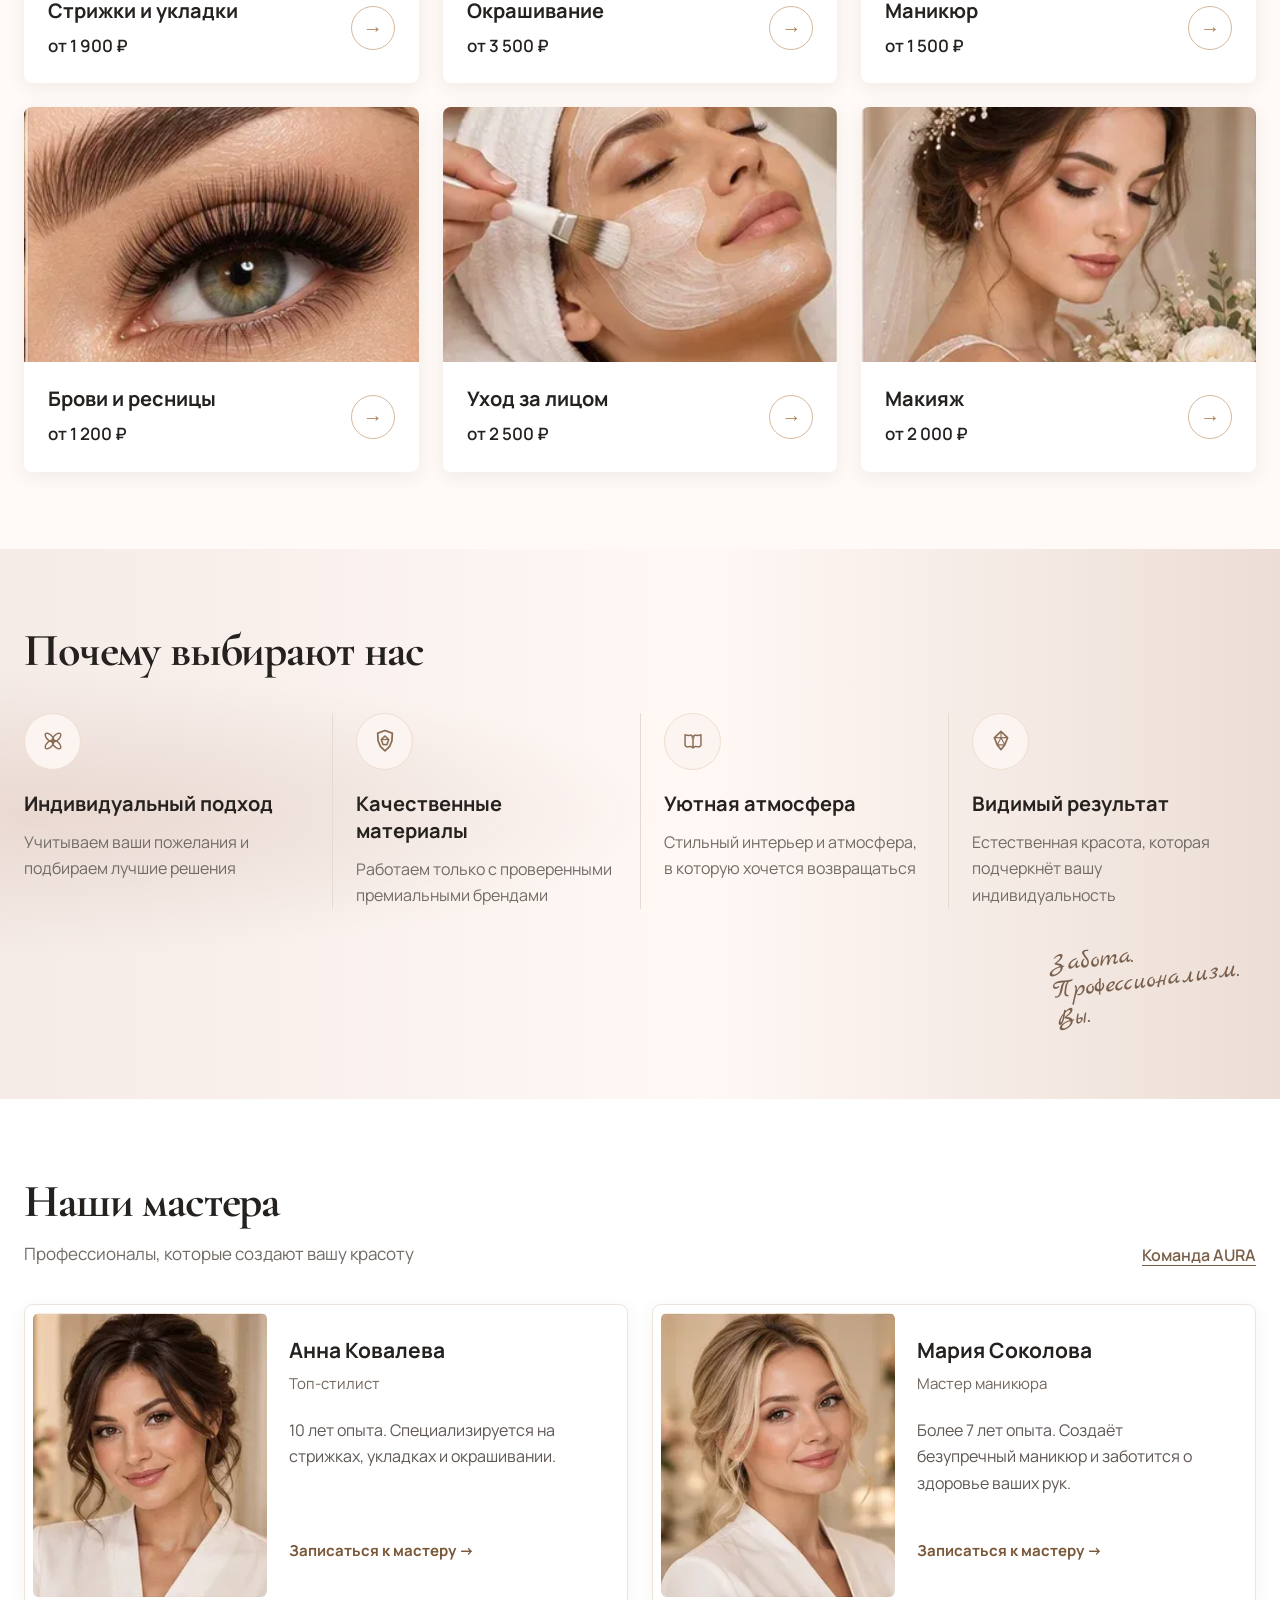
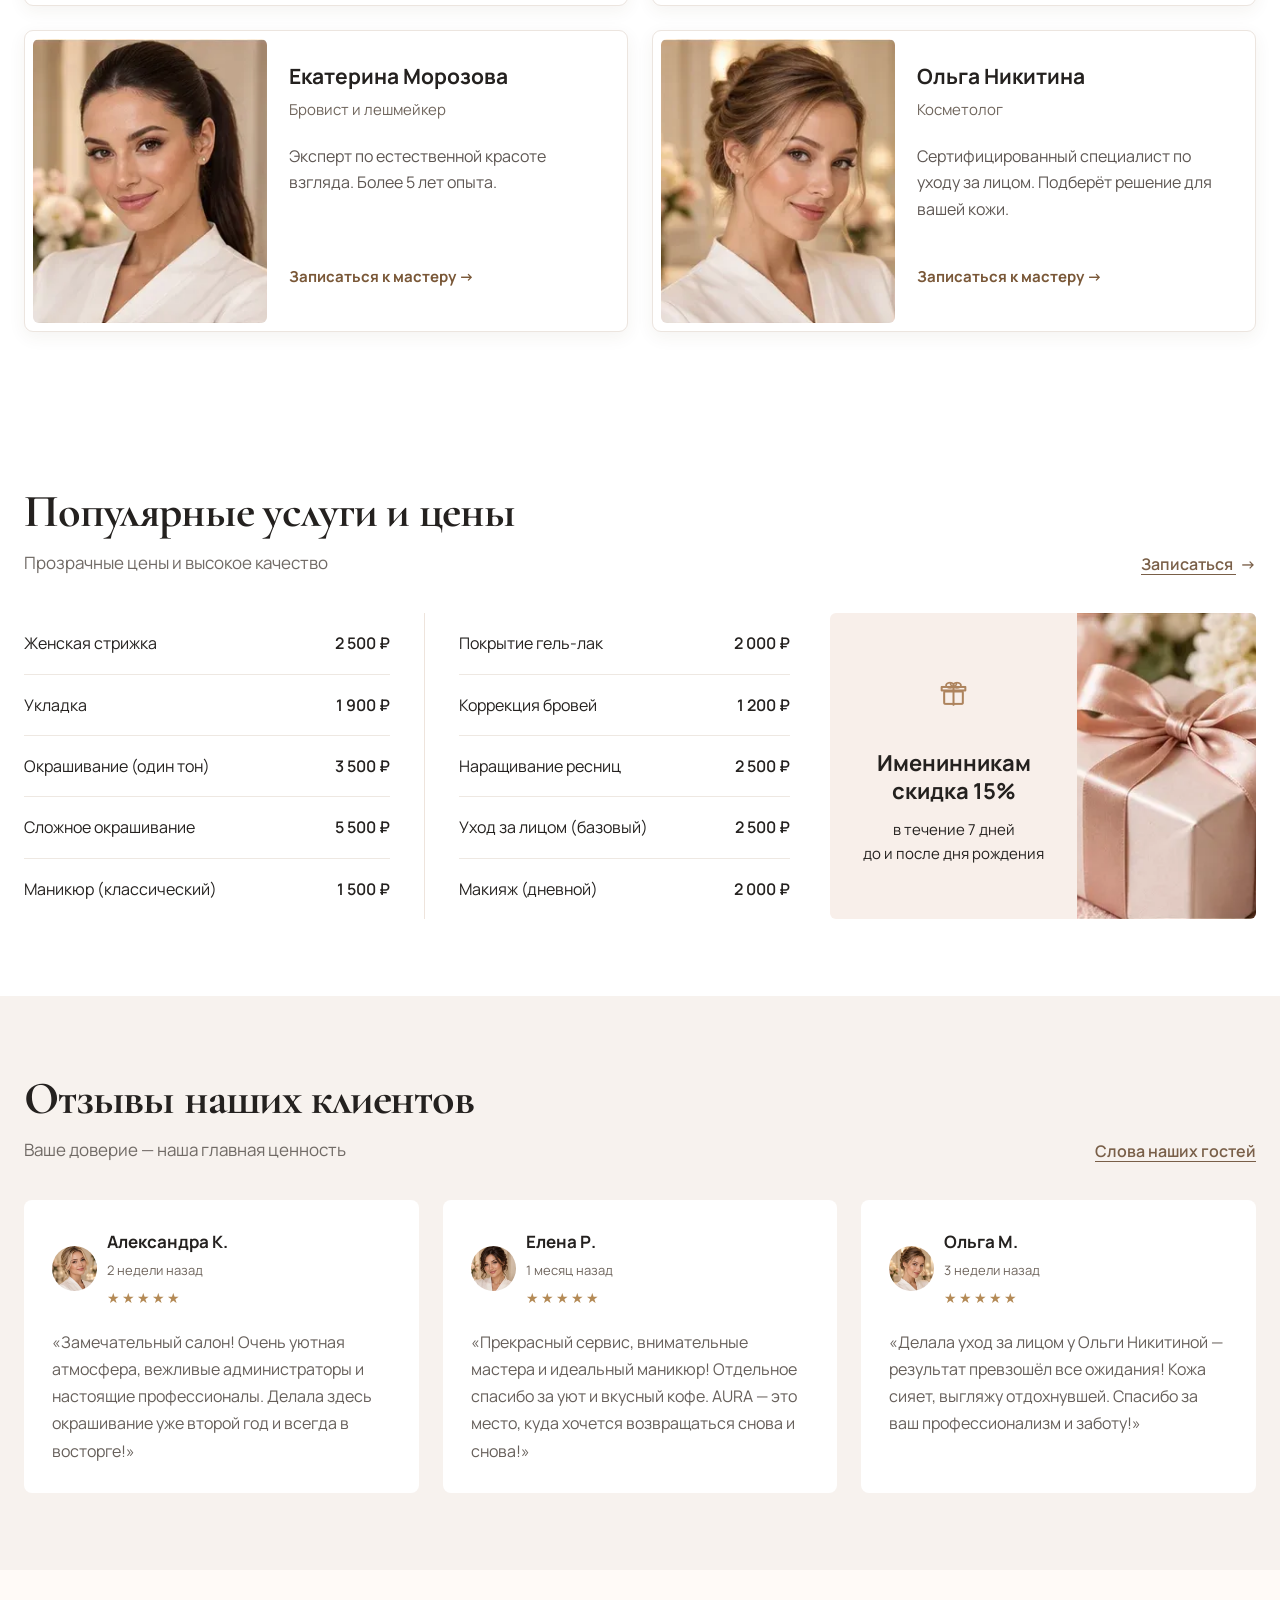
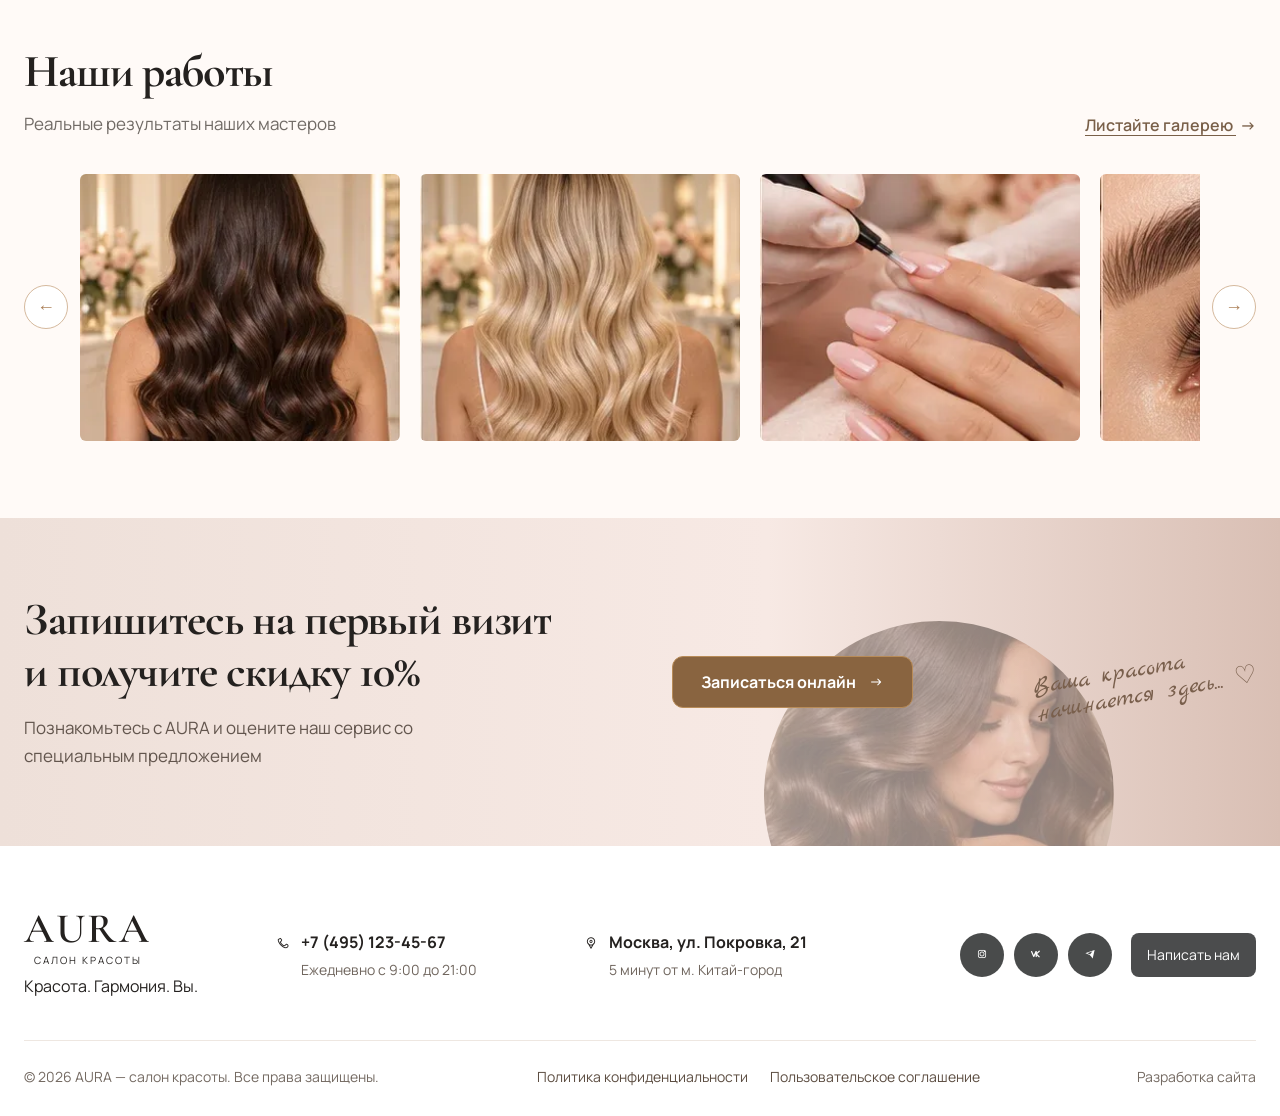
==== commit 649eb88b: "Improve AURA readability and update project description" ====
--- a/index.html
+++ b/index.html
@@ -10,11 +10,11 @@
 		<meta name="keywords" content="салон красоты, услуги красоты, Москва, AURA">
 		<meta name="description" content="AURA — салон красоты в центре Москвы. Стрижки, окрашивание, маникюр, уход за лицом и другие услуги в атмосфере заботы.">
 		<title>AURA — салон красоты в Москве</title>
-		<script type="module" crossorigin="" src="./js/index.min.js?v=1790456556596"></script>
-		<link rel="modulepreload" crossorigin="" href="./js/main.min.js?v=1790456556596">
-		<link rel="modulepreload" crossorigin="" href="./js/common.min.js?v=1790456556596">
-		<link rel="stylesheet" crossorigin="" href="./css/main.min.css?v=1790456556596">
-		<link rel="stylesheet" crossorigin="" href="./css/index.min.css?v=1790456556596">
+		<script type="module" crossorigin="" src="./js/index.min.js?v=1790769087939"></script>
+		<link rel="modulepreload" crossorigin="" href="./js/main.min.js?v=1790769087939">
+		<link rel="modulepreload" crossorigin="" href="./js/common.min.js?v=1790769087939">
+		<link rel="stylesheet" crossorigin="" href="./css/main.min.css?v=1790769087939">
+		<link rel="stylesheet" crossorigin="" href="./css/index.min.css?v=1790769087939">
 	</head>
 	<body>
 		<div class="wrapper">
--- a/css/main.min.css
+++ b/css/main.min.css
@@ -1 +1 @@
-*{padding:0;margin:0;border:0}*,:after,:before{box-sizing:border-box}:after,:before{display:inline-block}body,html{height:100%}body{line-height:1;scrollbar-gutter:stable;-ms-text-size-adjust:100%;-moz-text-size-adjust:100%;-webkit-text-size-adjust:100%;-webkit-font-smoothing:antialiased;-moz-osx-font-smoothing:grayscale}button,input,textarea{font-family:inherit;font-size:inherit;line-height:inherit;color:inherit;background-color:transparent}input,textarea{width:100%}label{display:inline-block}button,option,select{cursor:pointer}a{display:inline-block;color:inherit;text-decoration:none}li{list-style:none}img{max-width:100%;height:auto;vertical-align:middle}h1,h2,h3,h4,h5,h6{font-weight:inherit;font-size:inherit}address{font-style:normal}@font-face{font-family:MarckScript;font-display:swap;src:url(../assets/fonts/MarckScript-Regular.woff2) format("woff2");font-weight:400;font-style:normal}@font-face{font-family:Manrope;font-display:swap;src:url(../assets/fonts/Manrope-VariableFont_wght.woff2) format("woff2");font-weight:400;font-style:normal}@font-face{font-family:CormorantGaramond;font-display:swap;src:url(../assets/fonts/CormorantGaramond-VariableFont_wght.woff2) format("woff2");font-weight:400;font-style:normal}@font-face{font-family:iconfont;font-display:swap;src:url(../assets/fonts/iconfont.woff2?36a3751c5ef4f114daa35ecfdcffd997) format("woff2")}[class*="--icon-"]:before{font-family:iconfont}[class*="--icon-arrow-left"]:before{content:"\f101"}[class*="--icon-arrow-right"]:before{content:"\f102"}[class*="--icon-arrow-up-right"]:before{content:"\f103"}[class*="--icon-circle-arrow-left"]:before{content:"\f104"}[class*="--icon-circle-arrow-right"]:before{content:"\f105"}[class*="--icon-circle-arrow-up-right"]:before{content:"\f106"}[class*="--icon-cozy-atmosphere"]:before{content:"\f107"}[class*="--icon-curved-arrow"]:before{content:"\f108"}[class*="--icon-gift"]:before{content:"\f109"}[class*="--icon-heart"]:before{content:"\f10a"}[class*="--icon-individual-approach"]:before{content:"\f10b"}[class*="--icon-instagram"]:before{content:"\f10c"}[class*="--icon-location"]:before{content:"\f10d"}[class*="--icon-phone"]:before{content:"\f10e"}[class*="--icon-premium-service"]:before{content:"\f10f"}[class*="--icon-scissors"]:before{content:"\f110"}[class*="--icon-shield-check"]:before{content:"\f111"}[class*="--icon-shield-gem"]:before{content:"\f112"}[class*="--icon-star"]:before{content:"\f113"}[class*="--icon-telegram"]:before{content:"\f114"}[class*="--icon-visible-result"]:before{content:"\f115"}[class*="--icon-vk"]:before{content:"\f116"}:root{--font-family:"Manrope", sans-serif;--font-size:1rem;--main-color:#000;font-weight:500;--color-bg-main:#f8f4ef;--color-bg-secondary:#efe6dd;--color-bg-card-light:#fffcf8;--color-bg-promo:#decfc7;--color-accent-gold:#b88b57;--color-accent-hover:#a57848;--color-accent-light:#d8bea0;--color-text-main:#24211f;--color-text-secondary:#706a65;--color-text-inactive:#9b938c;--color-border:#e6ded6;--color-white:#fff}html{scroll-behavior:smooth;scroll-padding-top:5.5rem}body{min-width:20rem;background:#fffaf7;color:var(--color-text-main);font:400 1rem/1.5 Manrope,sans-serif}body.dialog-open,body.menu-open{overflow:hidden}a,button,input,select{-webkit-tap-highlight-color:transparent}[tabindex]:focus-visible,a:focus-visible,button:focus-visible,input:focus-visible,select:focus-visible{outline:.125rem solid var(--color-accent-hover);outline-offset:.1875rem}img{display:block}[hidden]{display:none!important}.wrapper{min-height:100%;display:flex;flex-direction:column;overflow:clip}.wrapper>main{flex:1 1 auto;min-width:0}[class*=__container]{width:min(100% - 3rem,82.5rem);margin-inline:auto}.section{scroll-margin-top:5.125rem}.section-title{font:500 clamp(1.9375rem,3vw,2.6875rem)/.98 CormorantGaramond,Georgia,serif;letter-spacing:-.025em}.section-heading{display:flex;align-items:end;justify-content:space-between;gap:1.5rem;margin-bottom:1.125rem}.section-heading p{margin-top:.25rem;color:var(--color-text-secondary);font-size:.875rem}.text-link{flex:none;color:#795f48;font-size:.8125rem;text-decoration:underline;text-underline-offset:.25rem}.text-link span{display:inline-block;margin-left:.25rem;text-decoration:none}.text-link:hover{color:var(--color-accent-hover)}.script{font:400 1.75rem/1.05 MarckScript,cursive;color:#795f4c}.eyebrow{color:#8f8075;font-size:.6875rem;letter-spacing:.18em;text-transform:uppercase}.button{display:inline-flex;align-items:center;justify-content:center;gap:.75rem;min-height:3rem;padding:.6875rem 1.625rem;border:.0625rem solid var(--color-accent-gold);border-radius:.6875rem;background:#a98257;color:#fff;font-size:.875rem;font-weight:600;line-height:1.2;text-align:center;transition:background .2s,transform .2s,box-shadow .2s}.button:hover{background:#927047;transform:translateY(-.125rem);box-shadow:0 .5rem 1.375rem rgba(157,118,80,.224)}.button.--icon-arrow-right{flex-direction:row-reverse}.button.--icon-arrow-right:before{font-size:1rem;font-weight:400}.button--outline{background:transparent;color:var(--color-text-main);border-color:#cfb79f}.button--outline:hover{color:var(--color-text-main);background:#f4eae1;box-shadow:none}.button--small{min-height:2.375rem;padding:.5rem 1.25rem;font-size:.75rem}.circle-button{display:inline-grid;place-items:center;flex:none;width:1.875rem;height:1.875rem;border:.0625rem solid #d5b99d;border-radius:50%;background:#fff;color:#ad825b;font:1.125rem/1 Arial,sans-serif;transition:background .2s,color .2s,transform .2s}.circle-button:hover{background:#a98257;color:#fff;transform:translateX(.125rem)}.logo{display:inline-flex;flex-direction:column;width:max-content;align-items:center;line-height:1}.logo__name{font:500 2.1875rem/.75 CormorantGaramond,Georgia,serif;letter-spacing:.06em}.logo__caption{margin-top:.4375rem;font-size:.4375rem;letter-spacing:.26em;text-transform:uppercase}.header{position:absolute;inset:0 0 auto;z-index:20}.header__container{display:flex;align-items:center;justify-content:space-between;gap:1.25rem;min-height:3.625rem}.header__logo{position:relative;z-index:2;flex:none}.header__nav{display:flex;align-items:center;gap:clamp(.9375rem,2.5vw,2.125rem);padding:1.0625rem 1.5rem;border-radius:0 0 1.125rem 1.125rem;background:hsla(0,0%,100%,.651);backdrop-filter:blur(.875rem)}.header__nav a{white-space:nowrap;font-size:.8125rem;transition:color .2s}.header__nav a:hover{color:var(--color-accent-hover)}.header__actions{display:flex;align-items:center;gap:1.125rem;padding:.5rem .75rem;border-radius:0 0 .875rem .875rem;background:hsla(0,0%,100%,.812);backdrop-filter:blur(.75rem)}.header__phone{display:inline-flex;align-items:center;gap:.5rem;white-space:nowrap;font-size:.8125rem;font-weight:600}.header__phone-icon{display:grid;flex:none;place-items:center;width:2rem;height:2rem;border:.0625rem solid #b89672;border-radius:50%;background:#9e7853;color:#fff;font-size:1rem;transition:background .2s,transform .2s}.header__phone:hover .header__phone-icon{background:#795a3f;transform:rotate(-12deg)}.header__toggle{display:none}.footer{padding:1.4375rem 0 .9375rem;background:#fff}.footer__main{display:grid;grid-template-columns:1.1fr 1fr 1fr auto;align-items:center;gap:1.5625rem}.footer__brand .logo__name{font-size:2.625rem}.footer__brand p{margin-top:.5rem;font-size:.75rem}.footer__contact{display:flex;align-items:start;gap:.625rem}.footer__contact>span:first-child{margin-top:.0625rem;font-size:1rem}.footer__contact strong{display:block;white-space:nowrap;font-size:.75rem;font-weight:700}.footer__contact small{display:block;margin-top:.1875rem;color:#8d8782;font-size:.625rem}.footer__socials{display:flex;align-items:center;gap:.5625rem}.footer__socials a{display:grid;place-items:center;width:1.8125rem;height:1.8125rem;border-radius:50%;background:#494b4b;color:#fff;font-size:.875rem}.footer__socials a:hover{background:#a98257}.footer__socials button{margin-left:.5625rem;padding:.5rem .875rem;border-radius:.5rem;background:#4b4c4d;color:#fff;font-size:.6875rem;white-space:nowrap}.footer__socials button:hover{background:#a98257}.footer__bottom{display:flex;justify-content:space-between;gap:1rem;margin-top:1.0625rem;padding-top:.5625rem;border-top:.0625rem solid #eee7e1;color:#746a62;font-size:.6875rem}.footer__bottom a{color:#5c4d41}.footer__legal{display:flex;flex-wrap:wrap;gap:.5rem 1.375rem}.footer__legal a:hover{color:#a98257;text-decoration:underline;text-underline-offset:.1875rem}.booking-dialog{position:fixed;inset:0;width:min(100% - 2rem,30rem);max-height:min(90vh,45rem);margin:auto;padding:2.125rem;border:0;border-radius:1rem;background:#fffaf7;box-shadow:0 1.875rem 5rem rgba(47,34,29,.271);color:var(--color-text-main)}.booking-dialog::backdrop{background:rgba(45,33,26,.722);backdrop-filter:blur(.25rem)}.booking-dialog__close{position:absolute;top:.75rem;right:1.0625rem;width:2rem;height:2rem;font-size:1.875rem;line-height:1}.booking-dialog__content>p:not(.eyebrow){margin:.5625rem 0 1.125rem;color:#766d67;font-size:.8125rem}.booking-form{display:grid;gap:.6875rem}.booking-form label{display:grid;gap:.25rem;font-size:.75rem;font-weight:600}.booking-form input,.booking-form select{width:100%;min-height:2.6875rem;padding:.625rem .75rem;border:.0625rem solid #dfd0c5;border-radius:.5rem;background:#fff;color:#2f2925;font-size:.875rem}.booking-form .button{margin-top:.25rem}.booking-form__notice{color:#80756f;font-size:.6875rem;line-height:1.4}.booking-dialog__success{padding:1.125rem 0 0;text-align:center}.booking-dialog__success>span{color:#aa8158;font-size:2.9375rem}.booking-dialog__success h3{font:500 2.25rem/1 CormorantGaramond,Georgia,serif}.booking-dialog__success p{margin:.75rem 0 1.25rem;color:#635a55;font-size:.875rem;line-height:1.5}.booking-dialog__phone{display:block;width:fit-content;margin:.875rem auto 0;color:#795f48;font-size:.8125rem;text-decoration:underline;text-underline-offset:.25rem}@media (max-width:75rem){.header__actions .button{display:none}}@media (max-width:68.75rem){.header__nav{gap:.8125rem;padding-inline:1rem}.header__actions{gap:.625rem}.footer__main{grid-template-columns:repeat(2,1fr)}}@media (max-width:50rem){.header{position:absolute}.header__container{min-height:4.25rem}.header__actions{margin-left:auto}.header__nav{position:fixed;inset:0 0 auto;display:flex;flex-direction:column;align-items:stretch;gap:0;min-height:100vh;min-height:100dvh;padding:5.625rem 1.75rem 2rem;border-radius:0;background:#fffaf7;opacity:0;visibility:hidden;transform:translateY(-.9375rem);transition:visibility .25s,transform .25s}.header__nav.is-open{opacity:1;visibility:visible;transform:none}.header__nav a{padding:.9375rem 0;border-bottom:.0625rem solid #e7ddd3;font:500 1.6875rem/1.2 CormorantGaramond,Georgia,serif}.header__toggle{position:relative;z-index:2;display:grid;align-content:center;gap:.3125rem;width:2.25rem;flex:0 0 2.25rem;height:2.375rem;padding:.375rem;border-radius:.5625rem;background:hsla(0,0%,100%,.851);backdrop-filter:blur(.625rem)}.header__toggle span{display:block;width:100%;height:.125rem;background:#332c29;transition:transform .2s,opacity .2s}.header__toggle[aria-expanded=true] span:first-child{transform:translateY(.4375rem) rotate(45deg)}.header__toggle[aria-expanded=true] span:nth-child(2){opacity:0}.header__toggle[aria-expanded=true] span:nth-child(3){transform:translateY(-.4375rem) rotate(-45deg)}}@media (max-width:42.5rem){[class*=__container]{width:min(100% - 2rem,82.5rem)}.section-heading{align-items:start}.section-title{font-size:2.125rem}}@media (max-width:37.5rem) and (prefers-reduced-motion:no-preference){html.motion-ready [data-reveal]{transform:translate3d(0,.75rem,0);transition-duration:.55s}html.motion-ready [data-reveal].is-visible{transform:none}}@media (max-width:37.5rem){.section-heading .text-link{max-width:6rem;font-size:.6875rem;text-align:right}.footer__main{grid-template-columns:1fr;gap:1.0625rem}.footer__bottom{flex-wrap:wrap}.booking-dialog{padding:1.75rem 1.25rem}}@media (max-width:24.375rem){.header__phone>span:last-child{display:none}.header__phone-icon{width:2.375rem;height:2.375rem;font-size:1.125rem}}@media (prefers-reduced-motion:no-preference){html.motion-ready [data-reveal]{opacity:0;transform:translate3d(0,1.25rem,0);transition:opacity .7s ease,transform .7s cubic-bezier(.22,1,.36,1);transition-delay:var(--reveal-delay,0s)}html.motion-ready [data-reveal].is-visible{opacity:1;transform:none}html.motion-ready .hero__photo img{animation:hero-arrive 1.5s cubic-bezier(.22,1,.36,1) both}@keyframes hero-arrive{0%{opacity:.75;transform:scale(1.035)}to{opacity:1;transform:scale(1)}}}@media (prefers-reduced-motion:reduce){*,:after,:before{scroll-behavior:auto!important;animation-duration:.01ms!important;transition-duration:.01ms!important}}+*{padding:0;margin:0;border:0}*,:after,:before{box-sizing:border-box}:after,:before{display:inline-block}body,html{height:100%}body{line-height:1;scrollbar-gutter:stable;-ms-text-size-adjust:100%;-moz-text-size-adjust:100%;-webkit-text-size-adjust:100%;-webkit-font-smoothing:antialiased;-moz-osx-font-smoothing:grayscale}button,input,textarea{font-family:inherit;font-size:inherit;line-height:inherit;color:inherit;background-color:transparent}input,textarea{width:100%}label{display:inline-block}button,option,select{cursor:pointer}a{display:inline-block;color:inherit;text-decoration:none}li{list-style:none}img{max-width:100%;height:auto;vertical-align:middle}h1,h2,h3,h4,h5,h6{font-weight:inherit;font-size:inherit}address{font-style:normal}@font-face{font-family:MarckScript;font-display:swap;src:url(../assets/fonts/MarckScript-Regular.woff2) format("woff2");font-weight:400;font-style:normal}@font-face{font-family:Manrope;font-display:swap;src:url(../assets/fonts/Manrope-VariableFont_wght.woff2) format("woff2");font-weight:200 800;font-style:normal}@font-face{font-family:CormorantGaramond;font-display:swap;src:url(../assets/fonts/CormorantGaramond-VariableFont_wght.woff2) format("woff2");font-weight:300 700;font-style:normal}@font-face{font-family:iconfont;font-display:swap;src:url(../assets/fonts/iconfont.woff2?36a3751c5ef4f114daa35ecfdcffd997) format("woff2")}[class*="--icon-"]:before{font-family:iconfont}[class*="--icon-arrow-left"]:before{content:"\f101"}[class*="--icon-arrow-right"]:before{content:"\f102"}[class*="--icon-arrow-up-right"]:before{content:"\f103"}[class*="--icon-circle-arrow-left"]:before{content:"\f104"}[class*="--icon-circle-arrow-right"]:before{content:"\f105"}[class*="--icon-circle-arrow-up-right"]:before{content:"\f106"}[class*="--icon-cozy-atmosphere"]:before{content:"\f107"}[class*="--icon-curved-arrow"]:before{content:"\f108"}[class*="--icon-gift"]:before{content:"\f109"}[class*="--icon-heart"]:before{content:"\f10a"}[class*="--icon-individual-approach"]:before{content:"\f10b"}[class*="--icon-instagram"]:before{content:"\f10c"}[class*="--icon-location"]:before{content:"\f10d"}[class*="--icon-phone"]:before{content:"\f10e"}[class*="--icon-premium-service"]:before{content:"\f10f"}[class*="--icon-scissors"]:before{content:"\f110"}[class*="--icon-shield-check"]:before{content:"\f111"}[class*="--icon-shield-gem"]:before{content:"\f112"}[class*="--icon-star"]:before{content:"\f113"}[class*="--icon-telegram"]:before{content:"\f114"}[class*="--icon-visible-result"]:before{content:"\f115"}[class*="--icon-vk"]:before{content:"\f116"}:root{--font-family:"Manrope", sans-serif;--font-size:1rem;--main-color:#000;font-weight:500;--color-bg-main:#f8f4ef;--color-bg-secondary:#efe6dd;--color-bg-card-light:#fffcf8;--color-bg-promo:#decfc7;--color-accent-gold:#b88b57;--color-accent-hover:#a57848;--color-accent-light:#d8bea0;--color-text-main:#24211f;--color-text-secondary:#706a65;--color-text-inactive:#9b938c;--color-border:#e6ded6;--color-white:#fff}html{scroll-behavior:smooth;scroll-padding-top:5.5rem}body{min-width:20rem;background:#fffaf7;color:var(--color-text-main);font:400 1.0625rem/1.65 Manrope,sans-serif}body.dialog-open,body.menu-open{overflow:hidden}a,button,input,select{-webkit-tap-highlight-color:transparent}[tabindex]:focus-visible,a:focus-visible,button:focus-visible,input:focus-visible,select:focus-visible{outline:.125rem solid var(--color-accent-hover);outline-offset:.1875rem}img{display:block}[hidden]{display:none!important}.wrapper{min-height:100%;display:flex;flex-direction:column;overflow:clip}.wrapper>main{flex:1 1 auto;min-width:0}[class*=__container]{width:min(100% - 3rem,82.5rem);margin-inline:auto}.section{scroll-margin-top:6rem;padding-block:clamp(3.5rem,6vw,5.5rem)}.section-title{font:700 clamp(2.25rem,3.6vw,3.25rem)/1.12 CormorantGaramond,Georgia,serif;letter-spacing:-.025em}.section-heading{display:flex;align-items:end;justify-content:space-between;gap:1.75rem;margin-bottom:2.25rem}.section-heading p{margin-top:.75rem;max-width:60ch;color:var(--color-text-secondary);font-size:1.0625rem}.text-link{flex:none;color:#795f48;font-size:1rem;font-weight:600;text-decoration:underline;text-underline-offset:.25rem}.text-link span{display:inline-block;margin-left:.25rem;text-decoration:none}.text-link:hover{color:var(--color-accent-hover)}.script{font:400 1.75rem/1.05 MarckScript,cursive;color:#795f4c}.eyebrow{color:#716458;font-size:.8125rem;font-weight:600;letter-spacing:.14em;text-transform:uppercase}.button{display:inline-flex;align-items:center;justify-content:center;gap:.75rem;min-height:3.25rem;padding:.875rem 1.75rem;border:.0625rem solid var(--color-accent-gold);border-radius:.6875rem;background:#896440;color:#fff;font-size:1rem;font-weight:700;line-height:1.4;text-align:center;transition:background .2s,transform .2s,box-shadow .2s}.button:hover{background:#927047;transform:translateY(-.125rem);box-shadow:0 .5rem 1.375rem rgba(157,118,80,.224)}.button.--icon-arrow-right{flex-direction:row-reverse}.button.--icon-arrow-right:before{font-size:1rem;font-weight:400}.button--outline{background:transparent;color:var(--color-text-main);border-color:#cfb79f}.button--outline:hover{color:var(--color-text-main);background:#f4eae1;box-shadow:none}.button--small{min-height:2.75rem;padding:.625rem 1.25rem;font-size:.875rem}.circle-button{display:inline-grid;place-items:center;flex:none;width:2.75rem;height:2.75rem;border:.0625rem solid #d5b99d;border-radius:50%;background:#fff;color:#ad825b;font:1.125rem/1 Arial,sans-serif;transition:background .2s,color .2s,transform .2s}.circle-button:hover{background:#a98257;color:#fff;transform:translateX(.125rem)}.logo{display:inline-flex;flex-direction:column;width:max-content;align-items:center;line-height:1}.logo__name{font:600 2.5rem/.9 CormorantGaramond,Georgia,serif;letter-spacing:.06em}.logo__caption{margin-top:.4375rem;font-size:.625rem;letter-spacing:.2em;text-transform:uppercase}.header{position:absolute;inset:0 0 auto;z-index:20}.header__container{display:flex;align-items:center;justify-content:space-between;gap:1.25rem;min-height:5.5rem}.header__logo{position:relative;z-index:2;flex:none}.header__nav{display:flex;align-items:center;gap:clamp(.875rem,2vw,1.75rem);padding:1.0625rem 1.5rem;border-radius:0 0 1.125rem 1.125rem;background:hsla(0,0%,100%,.651);backdrop-filter:blur(.875rem)}.header__nav a{white-space:nowrap;font-size:.9375rem;transition:color .2s}.header__nav a:hover{color:var(--color-accent-hover)}.header__actions{display:flex;align-items:center;gap:1.125rem;padding:.5rem .75rem;border-radius:0 0 .875rem .875rem;background:hsla(0,0%,100%,.812);backdrop-filter:blur(.75rem)}.header__phone{display:inline-flex;align-items:center;gap:.5rem;white-space:nowrap;font-size:.9375rem;font-weight:600}.header__phone-icon{display:grid;flex:none;place-items:center;width:2rem;height:2rem;border:.0625rem solid #b89672;border-radius:50%;background:#9e7853;color:#fff;font-size:1rem;transition:background .2s,transform .2s}.header__phone:hover .header__phone-icon{background:#795a3f;transform:rotate(-12deg)}.header__toggle{display:none}.footer{padding:4rem 0 1.75rem;background:#fff}.footer__main{display:grid;grid-template-columns:.8fr 1fr 1.25fr auto;align-items:center;gap:1.75rem}.footer__brand .logo__name{font-size:2.625rem}.footer__brand p{margin-top:.5rem;font-size:1rem}.footer__contact{display:flex;align-items:start;gap:.625rem}.footer__contact>span:first-child{margin-top:.0625rem;font-size:1rem}.footer__contact strong{display:block;font-size:1rem;font-weight:700}.footer__contact small{display:block;margin-top:.1875rem;color:#70665e;font-size:.875rem}.footer__socials{display:flex;flex-wrap:wrap;align-items:center;gap:.625rem}.footer__socials a{display:grid;place-items:center;width:2.75rem;height:2.75rem;border-radius:50%;background:#494b4b;color:#fff;font-size:.875rem}.footer__socials a:hover{background:#a98257}.footer__socials button{margin-left:.5625rem;min-height:2.75rem;padding:.625rem 1rem;border-radius:.5rem;background:#4b4c4d;color:#fff;font-size:.875rem;white-space:nowrap}.footer__socials button:hover{background:#a98257}.footer__bottom{display:flex;justify-content:space-between;gap:1rem;margin-top:2.5rem;padding-top:1.5rem;border-top:.0625rem solid #eee7e1;color:#746a62;font-size:.875rem}.footer__bottom a{color:#5c4d41}.footer__legal{display:flex;flex-wrap:wrap;gap:.5rem 1.375rem}.footer__legal a:hover{color:#a98257;text-decoration:underline;text-underline-offset:.1875rem}.booking-dialog{position:fixed;inset:0;width:min(100% - 2rem,30rem);max-height:min(90dvh,51.25rem);margin:auto;padding:2.125rem;border:0;border-radius:1rem;background:#fffaf7;box-shadow:0 1.875rem 5rem rgba(47,34,29,.271);color:var(--color-text-main)}.booking-dialog::backdrop{background:rgba(45,33,26,.722);backdrop-filter:blur(.25rem)}.booking-dialog__close{position:absolute;top:.75rem;right:1.0625rem;width:2rem;height:2rem;font-size:1.875rem;line-height:1}.booking-dialog__content>p:not(.eyebrow){margin:.5625rem 0 1.125rem;color:#766d67;font-size:1rem}.booking-form{display:grid;gap:1.125rem}.booking-form label{display:grid;gap:.5rem;font-size:.9375rem;font-weight:600}.booking-form input,.booking-form select{width:100%;min-height:3rem;padding:.625rem .75rem;border:.0625rem solid #dfd0c5;border-radius:.5rem;background:#fff;color:#2f2925;font-size:1rem}.booking-form .button{margin-top:.25rem}.booking-form__notice{color:#80756f;font-size:.875rem;line-height:1.6}.booking-dialog__success{padding:1.125rem 0 0;text-align:center}.booking-dialog__success>span{color:#aa8158;font-size:2.9375rem}.booking-dialog__success h3{font:700 2.25rem/1.15 CormorantGaramond,Georgia,serif}.booking-dialog__success p{margin:.75rem 0 1.25rem;color:#635a55;font-size:1rem;line-height:1.5}.booking-dialog__phone{display:block;width:fit-content;margin:.875rem auto 0;color:#795f48;font-size:1rem;text-decoration:underline;text-underline-offset:.25rem}@media (max-width:78.125rem){.footer__main{grid-template-columns:repeat(2,1fr)}}@media (max-width:75rem){.header__actions .button{display:none}}@media (max-width:68.75rem){.header__nav{gap:.8125rem;padding-inline:1rem}.header__actions{gap:.625rem}}@media (max-width:62.5rem){.header{position:absolute}.header__container{min-height:4.25rem}.header__actions{margin-left:auto}.header__nav{position:fixed;inset:0 0 auto;display:flex;flex-direction:column;align-items:stretch;gap:0;min-height:100vh;min-height:100dvh;padding:5.625rem 1.75rem 2rem;border-radius:0;background:#fffaf7;opacity:0;visibility:hidden;transform:translateY(-.9375rem);transition:visibility .25s,transform .25s}.header__nav.is-open{opacity:1;visibility:visible;transform:none}.header__nav a{padding:.9375rem 0;border-bottom:.0625rem solid #e7ddd3;font:700 1.875rem/1.3 CormorantGaramond,Georgia,serif}.header__toggle{position:relative;z-index:2;display:grid;align-content:center;gap:.3125rem;width:2.75rem;flex:0 0 2.75rem;height:2.75rem;padding:.375rem;border-radius:.5625rem;background:hsla(0,0%,100%,.851);backdrop-filter:blur(.625rem)}.header__toggle span{display:block;width:100%;height:.125rem;background:#332c29;transition:transform .2s,opacity .2s}.header__toggle[aria-expanded=true] span:first-child{transform:translateY(.4375rem) rotate(45deg)}.header__toggle[aria-expanded=true] span:nth-child(2){opacity:0}.header__toggle[aria-expanded=true] span:nth-child(3){transform:translateY(-.4375rem) rotate(-45deg)}}@media (max-width:42.5rem){[class*=__container]{width:min(100% - 2rem,82.5rem)}.section-heading{align-items:start}.section-title{font-size:clamp(2.125rem,7.8vw,2.625rem)}}@media (max-width:37.5rem) and (prefers-reduced-motion:no-preference){html.motion-ready [data-reveal]{transform:translate3d(0,.75rem,0);transition-duration:.55s}html.motion-ready [data-reveal].is-visible{transform:none}}@media (max-width:37.5rem){.section-heading{flex-direction:column;gap:1rem;margin-bottom:1.75rem}.section-heading .text-link{text-align:left}.footer__main{grid-template-columns:1fr;gap:1.75rem}.footer__bottom{flex-wrap:wrap}.booking-dialog{padding:1.75rem 1.25rem}}@media (max-width:30rem){.header__phone>span:last-child{display:none}.header__phone-icon{width:2.375rem;height:2.75rem;font-size:1.125rem}}@media (prefers-reduced-motion:no-preference){html.motion-ready [data-reveal]{opacity:0;transform:translate3d(0,1.25rem,0);transition:opacity .7s ease,transform .7s cubic-bezier(.22,1,.36,1);transition-delay:var(--reveal-delay,0s)}html.motion-ready [data-reveal].is-visible{opacity:1;transform:none}html.motion-ready .hero__photo img{animation:hero-arrive 1.5s cubic-bezier(.22,1,.36,1) both}@keyframes hero-arrive{0%{opacity:.75;transform:scale(1.035)}to{opacity:1;transform:scale(1)}}}@media (prefers-reduced-motion:reduce){*,:after,:before{scroll-behavior:auto!important;animation-duration:.01ms!important;transition-duration:.01ms!important}}
--- a/css/index.min.css
+++ b/css/index.min.css
@@ -1 +1 @@
-.home,.works{background:#fffaf7}.works{padding:1.375rem 0 1.5625rem}.works__gallery{display:grid;grid-template-columns:1.875rem minmax(0,1fr) 1.875rem;align-items:center;gap:.75rem}.works__viewport{min-width:0;overflow-x:auto;scroll-behavior:smooth;scrollbar-width:none}.works__viewport::-webkit-scrollbar{display:none}.works__track{display:flex;gap:.5625rem;width:max-content}.works__track img{width:clamp(8.125rem,15vw,12.6875rem);aspect-ratio:1.48;border-radius:.375rem;object-fit:cover}.works__arrow{width:1.875rem;height:1.875rem}.team{padding:1.5625rem 0;background:#fff}.team__grid{display:grid;grid-template-columns:repeat(4,minmax(0,1fr));gap:.6875rem}.master-card{display:grid;grid-template-columns:46% 1fr;min-width:0;min-height:11rem;padding:.3125rem;border:.0625rem solid #ece5df;border-radius:.5625rem;background:#fff;box-shadow:0 .3125rem 1.0625rem rgba(81,57,32,.063)}.master-card>img{width:100%;height:100%;min-height:10.375rem;border-radius:.375rem;object-fit:cover}.master-card>div{display:flex;flex-direction:column;padding:.625rem .5625rem}.master-card h3{font-size:.75rem;font-weight:700;line-height:1.2}.master-card span{margin-top:.1875rem;color:#8a8077;font-size:.625rem}.master-card p{margin:auto 0 .625rem;color:#5e5753;font-size:.625rem;line-height:1.35}.master-card button{align-self:start;color:#977252;font-size:.625rem;text-align:left}.master-card button:hover{text-decoration:underline}.services{padding:1.625rem 0 1.9375rem;background:#fffaf7}.services__grid{display:grid;grid-template-columns:repeat(6,minmax(0,1fr));gap:.625rem}.service-card{min-width:0;overflow:hidden;border-radius:.5rem;background:#fff;box-shadow:0 .3125rem 1.125rem rgba(95,70,49,.078)}.service-card>img{width:100%;aspect-ratio:1.25;object-fit:cover}.service-card__body{display:flex;align-items:center;justify-content:space-between;gap:.4375rem;min-height:4.75rem;padding:.5625rem .625rem}.service-card h3{font-size:.8125rem;line-height:1.2}.service-card p{margin-top:.3125rem;font-size:.8125rem;font-weight:600}.service-card .circle-button{width:1.6875rem;height:1.6875rem;font-size:1.0625rem}.reviews{padding:1.4375rem 0 1.75rem;background:#f7f2ee}.reviews__grid{display:grid;grid-template-columns:repeat(3,minmax(0,1fr));gap:1rem}.review{padding:.875rem 1.125rem;border-radius:.5rem;background:#fff}.review__author{display:flex;align-items:center;gap:.625rem}.review__author img{width:2.8125rem;height:2.8125rem;border-radius:50%;object-fit:cover}.review__author div{display:grid;grid-template-columns:auto auto;column-gap:.625rem;align-items:center}.review__author strong{font-size:.8125rem;font-weight:700}.review__author small{color:#a79d96;font-size:.625rem}.review__author span{grid-column:1/-1;color:#b48a56;font-size:.875rem;letter-spacing:.125rem}.review p{margin-top:.4375rem;color:#665f5a;font-size:.75rem;line-height:1.4}.reason__icon{display:grid;place-items:center;width:3.5625rem;height:3.5625rem;margin-bottom:.5rem;border:.0625rem solid #f0ded0;border-radius:50%;background:#fbf4f0;color:#8a6c55;font-size:1.875rem}.reason h3{font-size:.9375rem;font-weight:600;line-height:1.18}.reason p{margin-top:.3125rem;color:#716b66;font-size:.75rem;line-height:1.35}.reasons{position:relative;overflow:hidden;padding:1.5625rem 0 1.75rem;background:radial-gradient(ellipse at 3% 48%,#e9d9d1 0,transparent 35%),linear-gradient(90deg,#f5ebe7,#fff8f5 55%,#ecded6)}.reasons__container{display:grid;grid-template-columns:minmax(0,1fr) clamp(10rem,19vw,15.625rem);align-items:center;column-gap:clamp(.75rem,2.5vw,2rem)}.reasons__container>.section-title{grid-column:1/-1}.reasons__grid{display:grid;grid-column:1;grid-template-columns:repeat(4,minmax(0,1fr));gap:0;min-width:0;margin-top:.5625rem}.reason{padding:0 1.4375rem;border-left:.0625rem solid #e7dad2}.reason:first-child{padding-left:0;border:0}.reasons__note{grid-column:2;grid-row:2;justify-self:center;margin:0;transform:rotate(-7deg);font-size:clamp(1.25rem,2.2vw,1.625rem)}.prices{padding:1.5625rem 0 1.75rem;background:#fff}.prices__layout{display:grid;grid-template-columns:1.7fr .83fr;gap:2.1875rem;align-items:stretch}.prices__lists{display:grid;grid-template-columns:1fr 1fr;gap:2.125rem}.price-list+.price-list{border-left:.0625rem solid #eee4dc;padding-left:2.125rem}.price-list li{display:flex;justify-content:space-between;gap:.75rem;padding:.375rem 0;border-bottom:.0625rem solid #eee8e2;font-size:.8125rem}.price-list li:last-child{border-bottom:0}.price-list strong{white-space:nowrap;font-weight:600}.prices__gift{display:grid;grid-template-columns:1fr 42%;min-height:10.9375rem;overflow:hidden;border-radius:.375rem;background:#f8efea}.prices__gift-copy{display:flex;flex-direction:column;align-items:center;justify-content:center;padding:.5625rem;text-align:center}.prices__gift-copy>span{color:#ad835d;font-size:2.3125rem}.prices__gift h3{margin:.25rem 0;font-size:1rem;font-weight:600;line-height:1.15}.prices__gift p{font-size:.6875rem;line-height:1.35}.prices__gift img{width:100%;height:100%;object-fit:cover}.hero{position:relative;min-height:29.0625rem;overflow:hidden;background:#ead9d0}.hero:after{z-index:0;content:"";background:linear-gradient(90deg,#fffaf8,rgba(255,250,248,.961) 33%,rgba(255,250,248,.604) 49%,transparent 67%);pointer-events:none}.hero:after,.hero__photo{position:absolute;inset:0}.hero__photo img{width:100%;height:100%;object-fit:cover;object-position:center 33%}.hero__container{position:relative;z-index:1;display:flex;align-items:center;min-height:29.0625rem;padding-top:4.625rem;padding-bottom:1.5rem}.hero__content,.hero__title{max-width:40.625rem}.hero__title{margin:.5rem 0 .625rem;font:500 clamp(2.75rem,4.25vw,3.8125rem)/.9 CormorantGaramond,Georgia,serif;letter-spacing:-.027em}.hero__text{max-width:28.125rem;font-size:.9375rem;line-height:1.45}.hero__actions{display:flex;flex-wrap:wrap;gap:1rem;margin-top:1.1875rem}.hero__stats{display:flex;gap:0;margin-top:1.75rem}.hero__stats div{padding:0 1.4375rem;border-right:.0625rem solid #dbcfc6}.hero__stats div:first-child{padding-left:0}.hero__stats div:last-child{border:0}.hero__stats dt{font:500 2.25rem/1 CormorantGaramond,Georgia,serif}.hero__stats dd{white-space:nowrap;font-size:.6875rem}.hero__note{position:absolute;top:34%;right:2%;transform:rotate(-9deg);font-size:2rem;padding:.625rem;background:hsla(0,0%,100%,.651);backdrop-filter:blur(.875rem);border-radius:0 0 1.125rem 1.125rem}.booking-banner{position:relative;overflow:hidden;padding:1.875rem 0;background:linear-gradient(90deg,#eee0d9,#f7e9e4 60%,#d9bfb4)}.booking-banner:after{position:absolute;right:13%;bottom:-7.8125rem;width:21.875rem;height:21.875rem;border-radius:50%;background:url(../assets/img/service-hair.webp) 50%/cover;content:"";opacity:.4}.booking-banner__container{position:relative;z-index:1;display:flex;align-items:center;justify-content:space-between;gap:1.5625rem}.booking-banner p{margin-top:.375rem;color:#766a63;font-size:.75rem}.booking-banner .script{transform:rotate(-10deg);font-size:1.5625rem}.about{position:relative;padding:1.625rem 0 1.875rem;background:#fff}.about__container{display:grid;grid-template-columns:42% 1fr;gap:2.75rem;align-items:center}.about__intro p{max-width:29.6875rem;margin:.4375rem 0 .75rem;color:#5f5a56;font-size:.875rem;line-height:1.5}.about__intro .script{display:inline-block;transform:rotate(-5deg)}.about__features{display:grid;grid-template-columns:repeat(3,minmax(0,1fr))}.feature{padding:0 1.25rem;border-left:.0625rem solid #eee6df}.feature:first-child{border-left:0}.feature__icon{display:grid;place-items:center;width:3.875rem;height:3.875rem;margin-bottom:.5625rem;border:.0625rem solid #f0ded0;border-radius:50%;background:#fbf4f0;color:#8a6c55;font-size:1.875rem}.feature h3{font-size:.9375rem;font-weight:600;line-height:1.18}.feature p{margin-top:.3125rem;color:#716b66;font-size:.75rem;line-height:1.35}@media (max-width:71.875rem){.team__grid{grid-template-columns:repeat(2,minmax(0,1fr))}.master-card{min-height:11.875rem}.services__grid{grid-template-columns:repeat(3,minmax(0,1fr))}.about__container{gap:1.25rem}}@media (max-width:62.5rem){.hero__photo img{object-position:60% center}.hero__note{display:none}}@media (max-width:50rem){.reasons__container,.reviews__grid{grid-template-columns:1fr}.reasons__grid{grid-template-columns:repeat(2,minmax(0,1fr));gap:1.25rem 0}.reason:nth-child(3){padding-left:0;border:0}.reasons__note{grid-column:1;grid-row:auto;justify-self:end;margin:.75rem .9375rem 0 0}.prices__layout{grid-template-columns:1fr}.prices__gift{max-width:28.125rem}.booking-banner .script{display:none}.about__container{grid-template-columns:1fr}.about__features{gap:0}}@media (max-width:45rem){.hero{min-height:0}.hero__photo{inset:0 0 auto;height:25.9375rem}.hero__photo img{object-position:63% 25%}.hero:after{background:linear-gradient(0deg,#fffaf8,#fffaf8 22%,rgba(255,250,248,.678) 48%,transparent 75%)}.hero__container{min-height:41.25rem;align-items:end;padding-top:17.8125rem;padding-bottom:1.9375rem}.hero__content{max-width:100%}.hero__title{font-size:clamp(2.625rem,9vw,3.625rem)}.hero__text{font-size:.875rem}.hero__stats{margin-top:1.5rem}}@media (max-width:37.5rem){.team,.works{padding-block:2.25rem}.team__grid{grid-template-columns:1fr}.master-card{min-height:10.625rem;grid-template-columns:37% 1fr}.master-card>img{min-height:10rem}.master-card h3{font-size:.875rem}.master-card button,.master-card p,.master-card span{font-size:.6875rem}.services{padding-block:2.25rem}.services__grid{grid-template-columns:repeat(2,minmax(0,1fr))}.service-card>img{aspect-ratio:1}.service-card__body{min-height:4.375rem}.service-card h3,.service-card p{font-size:.6875rem}.service-card .circle-button{width:1.5rem;height:1.5rem}.reasons,.reviews{padding-block:2.25rem}.reasons__note{display:none}.prices{padding-block:2.25rem}.prices__lists{grid-template-columns:1fr;gap:0}.price-list+.price-list{padding-left:0;border-left:0}.price-list li{font-size:.75rem}.booking-banner__container{flex-direction:column;align-items:start}.booking-banner .section-title{font-size:2.0625rem}.booking-banner:after{right:-6.25rem;bottom:-8.125rem;opacity:.18}.booking-banner p{max-width:19.375rem}.about{padding-block:2.25rem}.about__features{grid-template-columns:1fr;gap:1rem}.feature{display:grid;grid-template-columns:3.4375rem 1fr;gap:0 .8125rem;padding:0;border:0}.feature__icon{grid-row:span 2;width:3.125rem;height:3.125rem;margin:0;font-size:1.5625rem}.feature h3{align-self:end}}@media (max-width:30rem){.hero__container{min-height:43.125rem;padding-top:17.8125rem}.hero__actions{gap:.5625rem}.hero__actions .button{flex:1;padding-inline:.625rem;font-size:.75rem}.hero__stats{justify-content:space-between}.hero__stats div{padding:0 .5rem}.hero__stats dt{font-size:1.875rem}.hero__stats dd{white-space:normal;font-size:.5625rem;line-height:1.2}}@media (hover:hover) and (pointer:fine){.works__track img{transition:filter .35s ease}.works__track img:hover{filter:brightness(1.08)}.master-card{transition:box-shadow .3s ease,border-color .3s ease}.master-card:hover{border-color:#d7c0aa;box-shadow:0 .75rem 1.5625rem rgba(81,57,32,.125)}.service-card{transition:box-shadow .35s ease}.service-card>img{transition:transform .55s cubic-bezier(.22,1,.36,1)}.service-card:hover{box-shadow:0 .75rem 1.75rem rgba(95,70,49,.157)}.service-card:hover>img{transform:scale(1.04)}.review{transition:box-shadow .3s ease}.review:hover{box-shadow:0 .625rem 1.5rem rgba(95,70,49,.086)}.reason__icon{transition:background .3s ease,transform .3s ease}.reason:hover .reason__icon{background:#fff;transform:translateY(-.25rem)}}+.home,.works{background:#fffaf7}.works__gallery{display:grid;grid-template-columns:2.75rem minmax(0,1fr) 2.75rem;align-items:center;gap:.75rem}.works__viewport{min-width:0;overflow-x:auto;scroll-behavior:smooth;scrollbar-width:none}.works__viewport::-webkit-scrollbar{display:none}.works__track{display:flex;gap:1.25rem;width:max-content}.works__track img{width:clamp(13.75rem,25vw,20rem);aspect-ratio:1.2;border-radius:.375rem;object-fit:cover}.works__arrow{width:2.75rem;height:2.75rem}.team{background:#fff}.team__grid{display:grid;grid-template-columns:repeat(2,minmax(0,1fr));gap:1.5rem}.master-card{display:grid;grid-template-columns:40% minmax(0,1fr);min-width:0;min-height:18.75rem;padding:.5rem;border:.0625rem solid #ece5df;border-radius:.5625rem;background:#fff;box-shadow:0 .3125rem 1.0625rem rgba(81,57,32,.063)}.master-card>img,.master-card>picture{width:100%;height:100%;min-height:17.75rem;border-radius:.375rem;object-fit:cover}.master-card>div{display:flex;flex-direction:column;padding:1.5rem 1.375rem}.master-card h3{font-size:1.3125rem;font-weight:700;line-height:1.3}.master-card span{margin-top:.5rem;color:#70665d;font-size:.9375rem}.master-card p{margin:1.25rem 0 1.5rem;color:#5e5753;font-size:1rem;line-height:1.65}.master-card button{align-self:start;min-height:2.75rem;margin-top:auto;color:#795737;font-size:.9375rem;font-weight:700;text-align:left}.master-card button:hover{text-decoration:underline}.master-card>picture img{width:100%;height:100%;border-radius:inherit;object-fit:cover;object-position:center 25%}.services{background:#fffaf7}.services__grid{display:grid;grid-template-columns:repeat(3,minmax(0,1fr));gap:1.5rem}.service-card{min-width:0;overflow:hidden;border-radius:.5rem;background:#fff;box-shadow:0 .3125rem 1.125rem rgba(95,70,49,.078)}.service-card>img,.service-card>picture img{width:100%;aspect-ratio:1.55;object-fit:cover}.service-card__body{display:flex;align-items:center;justify-content:space-between;gap:1rem;min-height:6.875rem;padding:1.375rem 1.5rem}.service-card h3{font-size:1.25rem;font-weight:700;line-height:1.35}.service-card p{margin-top:.5rem;font-size:1.0625rem;font-weight:600}.service-card .circle-button{width:2.75rem;height:2.75rem;font-size:1.25rem}.reviews{background:#f7f2ee}.reviews__grid{display:grid;grid-template-columns:repeat(3,minmax(0,1fr));gap:1.5rem}.review{padding:1.75rem;border-radius:.5rem;background:#fff}.review__author{display:flex;align-items:center;gap:.625rem}.review__author img{width:2.8125rem;height:2.8125rem;border-radius:50%;object-fit:cover}.review__author div{display:grid;grid-template-columns:1fr;gap:.25rem;align-items:center}.review__author strong{font-size:1.0625rem;font-weight:700}.review__author small{color:#70665e;font-size:.8125rem}.review__author span{grid-column:1/-1;color:#b48a56;font-size:.875rem;letter-spacing:.125rem}.review p{margin-top:1.25rem;color:#665f5a;font-size:1rem;line-height:1.7}.reason__icon{display:grid;place-items:center;width:3.5625rem;height:3.5625rem;margin-bottom:1.25rem;border:.0625rem solid #f0ded0;border-radius:50%;background:#fbf4f0;color:#8a6c55;font-size:1.875rem}.reason h3{font-size:1.25rem;font-weight:700;line-height:1.35}.reason p{margin-top:.75rem;color:#716b66;font-size:1rem;line-height:1.65}.reasons{position:relative;overflow:hidden;background:radial-gradient(ellipse at 3% 48%,#e9d9d1 0,transparent 35%),linear-gradient(90deg,#f5ebe7,#fff8f5 55%,#ecded6)}.reasons__container{display:grid;grid-template-columns:1fr;align-items:center;column-gap:clamp(.75rem,2.5vw,2rem)}.reasons__container>.section-title{grid-column:1/-1}.reasons__grid{display:grid;grid-column:1;grid-template-columns:repeat(4,minmax(0,1fr));gap:0;min-width:0;margin-top:2.25rem}.reason{padding:0 1.4375rem;border-left:.0625rem solid #e7dad2}.reason:first-child{padding-left:0;border:0}.reasons__note{grid-column:1;grid-row:auto;justify-self:end;margin:2rem 1rem 0;transform:rotate(-7deg);font-size:clamp(1.25rem,2.2vw,1.625rem)}.prices{background:#fff}.prices__layout{display:grid;grid-template-columns:minmax(0,1.8fr) minmax(0,1fr);gap:2.5rem;align-items:stretch}.prices__lists{display:grid;grid-template-columns:1fr 1fr;gap:2.125rem}.price-list+.price-list{border-left:.0625rem solid #eee4dc;padding-left:2.125rem}.price-list li{display:flex;justify-content:space-between;gap:.75rem;padding:1.0625rem 0;border-bottom:.0625rem solid #eee8e2;font-size:1rem}.price-list li:last-child{border-bottom:0}.price-list strong{white-space:nowrap;font-weight:600}.prices__gift{display:grid;grid-template-columns:1fr 42%;min-height:18.125rem;overflow:hidden;border-radius:.375rem;background:#f8efea}.prices__gift-copy{display:flex;flex-direction:column;align-items:center;justify-content:center;padding:1.5rem 1rem;text-align:center}.prices__gift-copy>span{color:#ad835d;font-size:2.3125rem}.prices__gift h3{margin:1rem 0 .75rem;font-size:1.375rem;font-weight:700;line-height:1.3}.prices__gift p{font-size:.9375rem;line-height:1.6}.prices__gift img{width:100%;height:100%;object-fit:cover}.hero{position:relative;min-height:45rem;overflow:hidden;background:#ead9d0}.hero:after{z-index:0;content:"";background:linear-gradient(90deg,#fffaf8,rgba(255,250,248,.961) 33%,rgba(255,250,248,.604) 49%,transparent 67%);pointer-events:none}.hero:after,.hero__photo{position:absolute;inset:0}.hero__photo img{width:100%;height:100%;object-fit:cover;object-position:center 33%}.hero__container{position:relative;z-index:1;display:flex;align-items:center;min-height:45rem;padding-top:8.5rem;padding-bottom:4rem}.hero__content,.hero__title{max-width:43.75rem}.hero__title{margin:1.25rem 0 1.5rem;font:700 clamp(3rem,4.8vw,4.5rem)/1.04 CormorantGaramond,Georgia,serif;letter-spacing:-.027em}.hero__text{max-width:33.125rem;font-size:1.125rem;line-height:1.7}.hero__actions{display:flex;flex-wrap:wrap;gap:1rem;margin-top:2rem}.hero__stats{display:flex;gap:0;margin-top:2.75rem}.hero__stats div{padding:0 1.4375rem;border-right:.0625rem solid #dbcfc6}.hero__stats div:first-child{padding-left:0}.hero__stats div:last-child{border:0}.hero__stats dt{font:600 2.625rem/1.1 CormorantGaramond,Georgia,serif}.hero__stats dd{max-width:9.0625rem;font-size:.875rem;line-height:1.5}.hero__note{position:absolute;top:34%;right:2%;transform:rotate(-9deg);font-size:2rem;padding:.625rem;background:hsla(0,0%,100%,.651);backdrop-filter:blur(.875rem);border-radius:0 0 1.125rem 1.125rem}.booking-banner{position:relative;overflow:hidden;background:linear-gradient(90deg,#eee0d9,#f7e9e4 60%,#d9bfb4)}.booking-banner:after{position:absolute;right:13%;bottom:-7.8125rem;width:21.875rem;height:21.875rem;border-radius:50%;background:url(../assets/img/service-hair.webp) 50%/cover;content:"";opacity:.4}.booking-banner__container{position:relative;z-index:1;display:flex;align-items:center;justify-content:space-between;gap:1.5625rem}.booking-banner p{margin-top:1rem;color:#62554d;font-size:1.0625rem;max-width:50ch}.booking-banner .script{transform:rotate(-10deg);font-size:1.5625rem}.about{position:relative;background:#fff}.about__container{display:grid;grid-template-columns:1fr 1.35fr;gap:3rem;align-items:center}.about__intro p{max-width:29.6875rem;margin:1.25rem 0 1.5rem;color:#5f5a56;font-size:1.0625rem;line-height:1.7}.about__intro .script{display:inline-block;transform:rotate(-5deg)}.about__features{display:grid;grid-template-columns:repeat(3,minmax(0,1fr))}.feature{padding:0 1.375rem;border-left:.0625rem solid #eee6df}.feature:first-child{border-left:0}.feature__icon{display:grid;place-items:center;width:3.875rem;height:3.875rem;margin-bottom:1.25rem;border:.0625rem solid #f0ded0;border-radius:50%;background:#fbf4f0;color:#8a6c55;font-size:1.875rem}.feature h3{font-size:1.125rem;font-weight:700;line-height:1.35}.feature p{margin-top:.625rem;color:#716b66;font-size:1rem;line-height:1.6}@media (max-width:68.75rem){.prices__layout{grid-template-columns:1fr}.prices__gift{max-width:33.75rem}.booking-banner .script{display:none}.about__container{grid-template-columns:1fr;gap:2.25rem}}@media (max-width:62.5rem){.team__grid{grid-template-columns:repeat(2,minmax(0,1fr))}.master-card{grid-template-columns:1fr}.master-card>img,.master-card>picture{height:auto;min-height:0;aspect-ratio:1.25;object-position:center 25%}.reasons__container,.reviews__grid{grid-template-columns:1fr}.reasons__grid{grid-template-columns:repeat(2,minmax(0,1fr));gap:2rem 0}.reason:nth-child(3){padding-left:0;border:0}.reasons__note{grid-column:1;grid-row:auto;justify-self:end;margin:.75rem .9375rem 0 0}.hero__photo img{object-position:60% center}.hero__note{display:none}}@media (max-width:56.25rem){.services__grid{grid-template-columns:repeat(2,minmax(0,1fr))}.booking-banner__container{flex-direction:column;align-items:start}.booking-banner .section-title{font-size:2.25rem}.booking-banner:after{right:-6.25rem;bottom:-8.125rem;opacity:.18}.booking-banner p{max-width:50ch}}@media (max-width:50rem){.about__container{grid-template-columns:1fr}.about__features{gap:0}}@media (max-width:45rem){.hero{min-height:0;background:#fffaf8}.hero__photo{inset:0 0 auto;height:25.9375rem}.hero__photo img{object-position:63% 25%}.hero:after{bottom:auto;height:25.9375rem;background:linear-gradient(180deg,transparent 15%,rgba(255,250,248,.251) 40%,rgba(255,250,248,.851) 72%,#fffaf8)}.hero__container{min-height:0;align-items:end;padding-top:18.75rem;padding-bottom:3.5rem}.hero__content{max-width:100%}.hero__title{font-size:clamp(2.625rem,8.5vw,3.625rem)}.hero__text{font-size:1.0625rem}.hero__stats{margin-top:1.5rem}}@media (max-width:37.5rem){.works__gallery{grid-template-columns:minmax(0,1fr);gap:0}.works__arrow{display:none}.works__track{gap:1rem}.master-card,.team__grid{grid-template-columns:1fr}.master-card{min-height:0}.master-card>img,.master-card>picture{min-height:0;height:auto;aspect-ratio:1.25;object-position:center 25%}.master-card h3{font-size:1.3125rem}.master-card button,.master-card p,.master-card span{font-size:1rem}.services__grid{grid-template-columns:1fr;gap:1.25rem}.service-card>img,.service-card>picture img{aspect-ratio:1.6}.service-card__body{min-height:6.25rem}.service-card h3,.service-card p{font-size:1.125rem}.service-card .circle-button{width:2.75rem;height:2.75rem}.reasons__note{display:none}.reasons__grid{grid-template-columns:1fr;gap:1.75rem}.reason{display:grid;grid-template-columns:4rem minmax(0,1fr);gap:0 1rem;padding:0;border:0}.reason__icon{grid-row:span 2;margin:0}.prices__lists{grid-template-columns:1fr;gap:0}.price-list+.price-list{padding-left:0;border-left:0}.price-list li{font-size:1rem}.about__features{grid-template-columns:1fr;gap:1.75rem}.feature{display:grid;grid-template-columns:3.4375rem 1fr;gap:0 .8125rem;padding:0;border:0}.feature__icon{grid-row:span 2;width:3.125rem;height:3.125rem;margin:0;font-size:1.5625rem}.feature h3{align-self:end}}@media (max-width:30rem){.hero__container{min-height:0;padding-top:18.75rem}.hero__actions{gap:.75rem}.hero__actions .button{flex:1 1 100%;padding-inline:.625rem;font-size:1rem}.hero__stats{justify-content:space-between}.hero__stats div{padding:0 .5rem}.hero__stats dt{font-size:1.875rem}.hero__stats dd{white-space:normal;font-size:.8125rem;line-height:1.5}}@media (hover:hover) and (pointer:fine){.works__track img{transition:filter .35s ease}.works__track img:hover{filter:brightness(1.08)}.master-card{transition:box-shadow .3s ease,border-color .3s ease}.master-card:hover{border-color:#d7c0aa;box-shadow:0 .75rem 1.5625rem rgba(81,57,32,.125)}.service-card{transition:box-shadow .35s ease}.service-card>img,.service-card>picture img{transition:transform .55s cubic-bezier(.22,1,.36,1)}.service-card:hover{box-shadow:0 .75rem 1.75rem rgba(95,70,49,.157)}.service-card:hover>img,.service-card:hover>picture img{transform:scale(1.04)}.review{transition:box-shadow .3s ease}.review:hover{box-shadow:0 .625rem 1.5rem rgba(95,70,49,.086)}.reason__icon{transition:background .3s ease,transform .3s ease}.reason:hover .reason__icon{background:#fff;transform:translateY(-.25rem)}}
